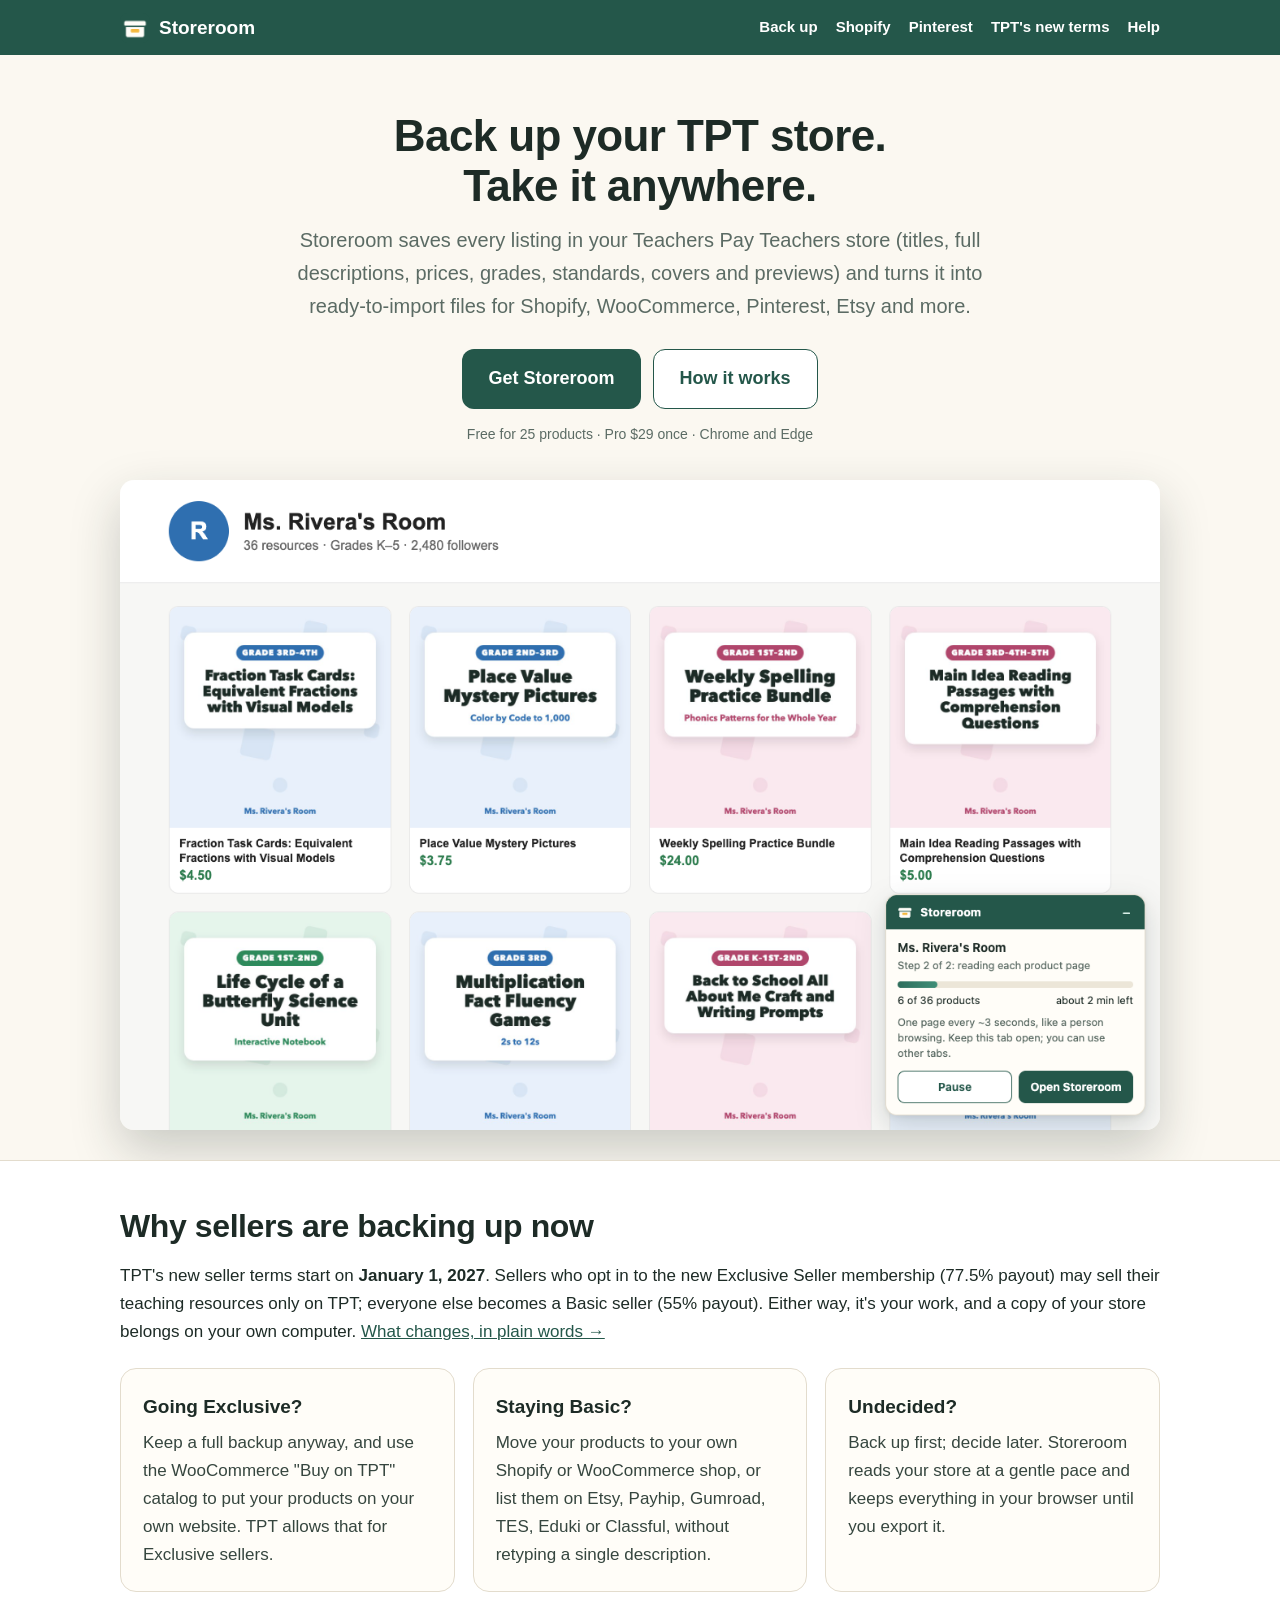
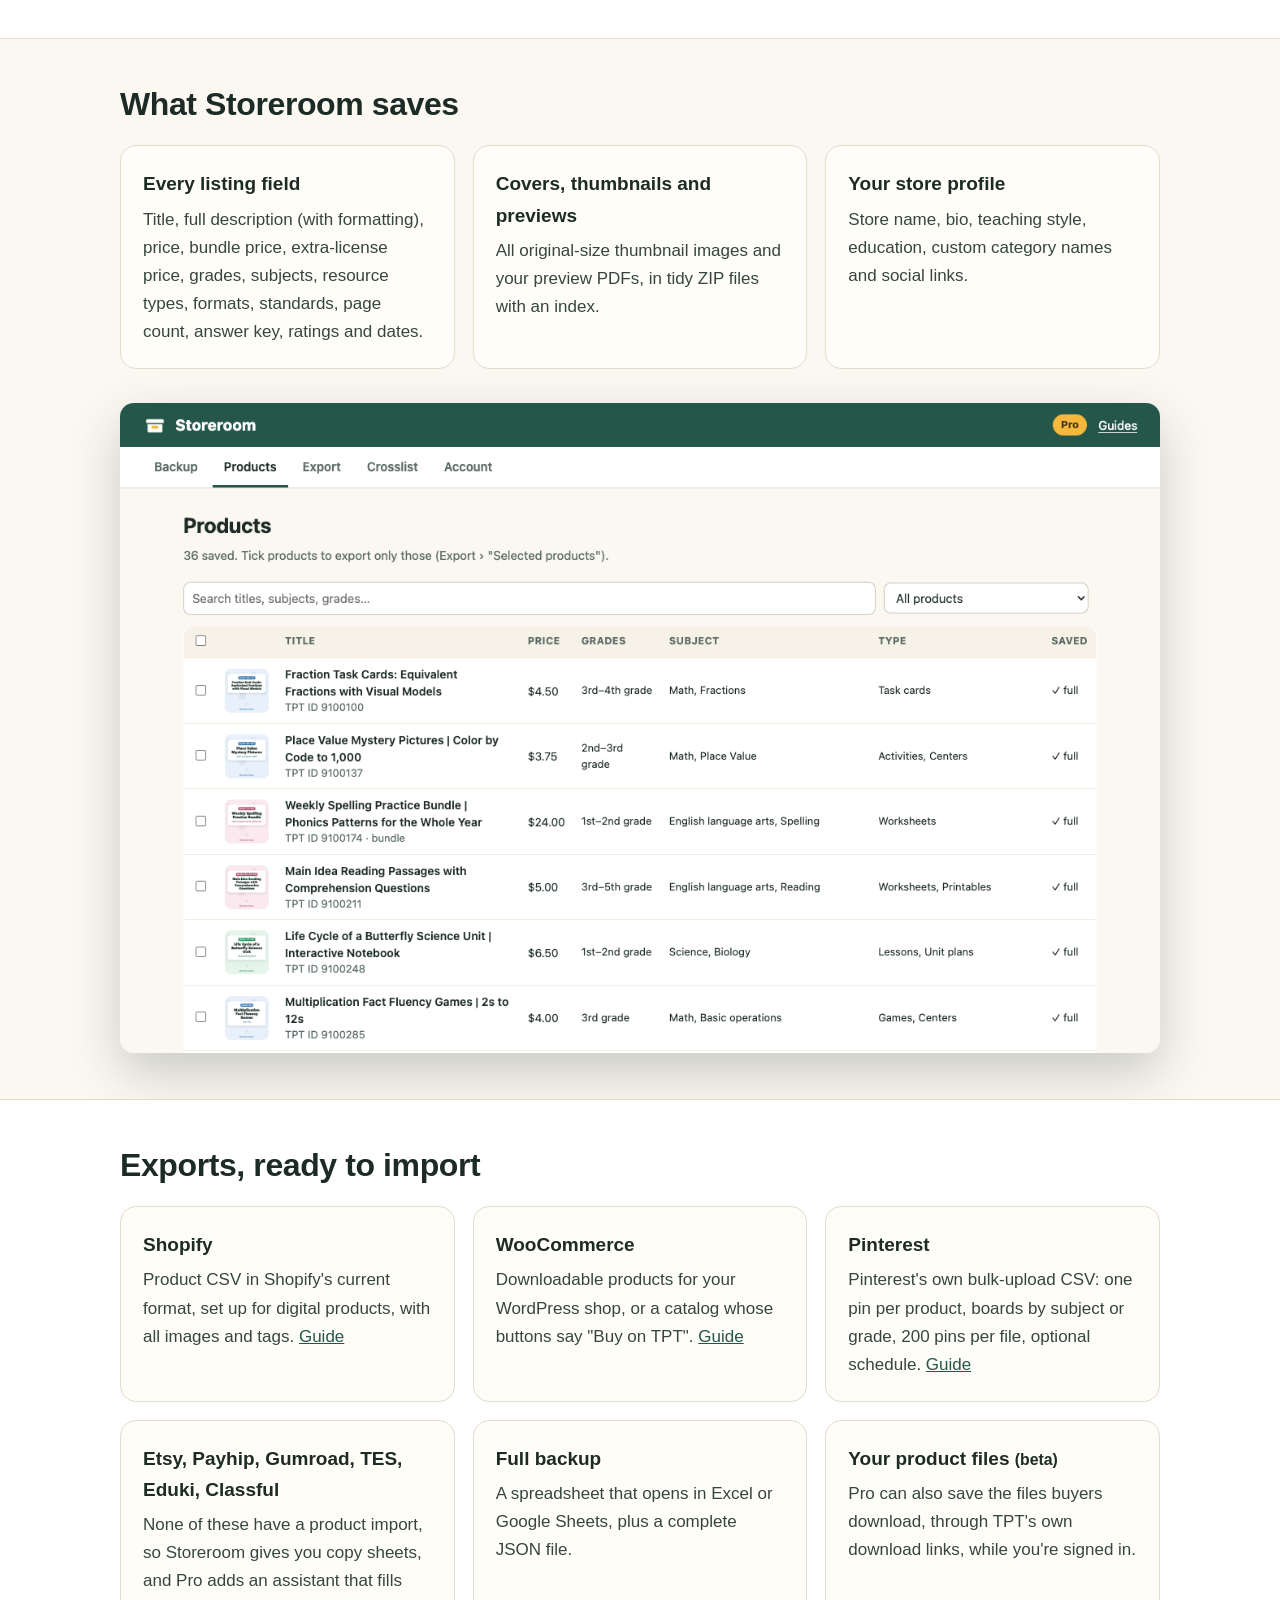
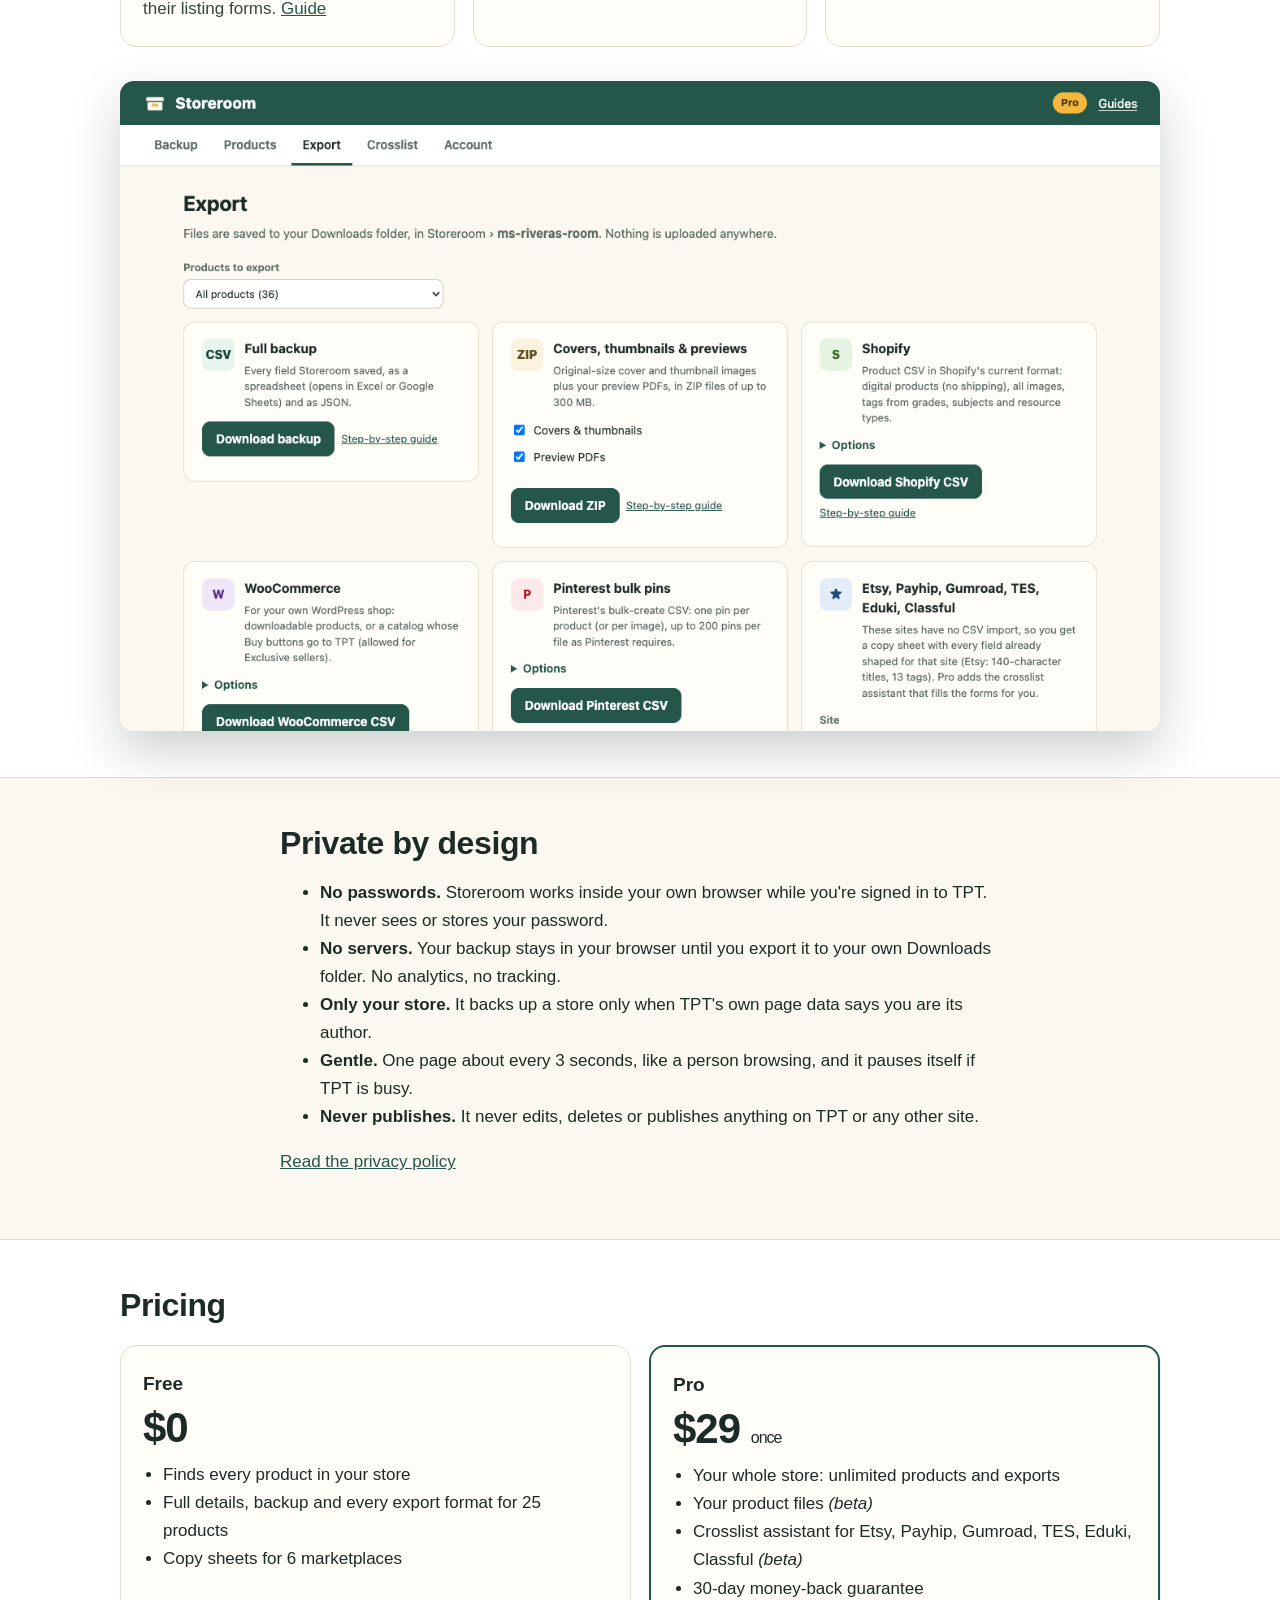
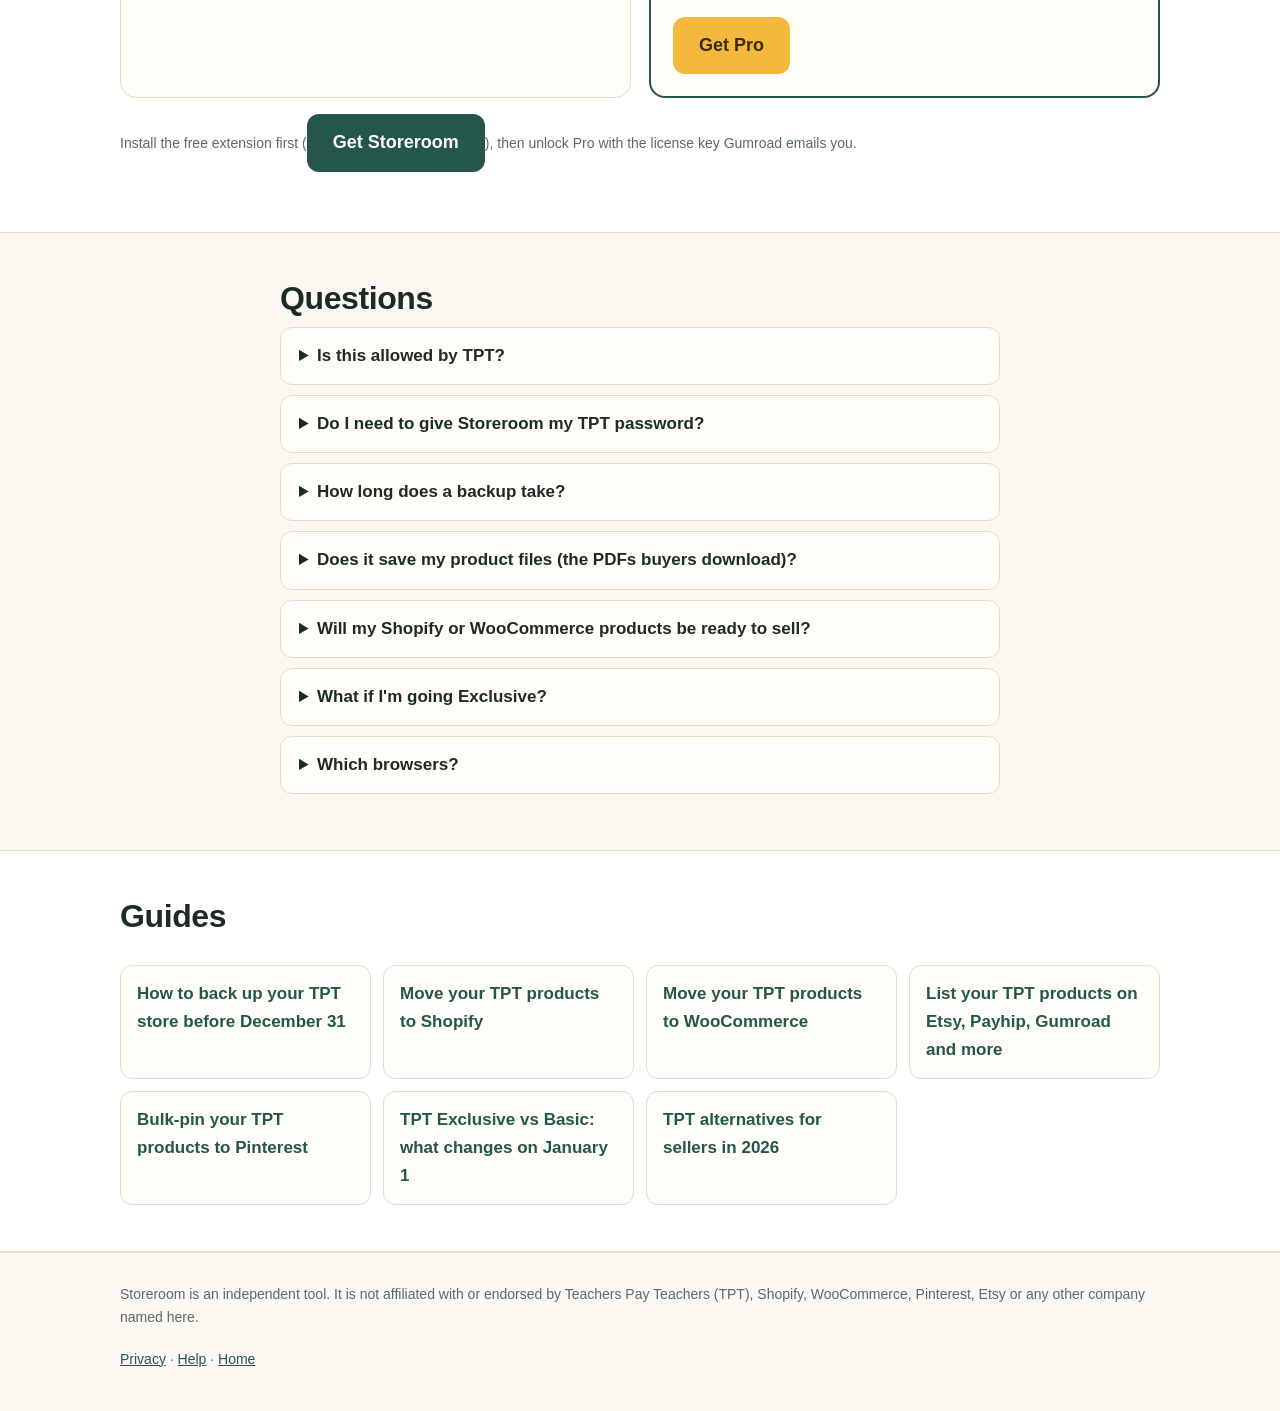
==== index.html @ f3462359 "Update site" ====
<!doctype html>
<html lang="en">
<head>
<meta charset="utf-8">
<meta name="viewport" content="width=device-width, initial-scale=1">
<title>Storeroom: Back Up and Export Your TPT Store (Shopify, Etsy, Pinterest)</title>
<meta name="description" content="Back up every product in your Teachers Pay Teachers store before January 1, then export it to Shopify, WooCommerce, Pinterest, Etsy and more. Runs privately in your browser.">
<link rel="canonical" href="https://nkiro33.github.io/storeroom/">
<meta property="og:title" content="Storeroom: Back Up and Export Your TPT Store (Shopify, Etsy, Pinterest)">
<meta property="og:description" content="Back up every product in your Teachers Pay Teachers store before January 1, then export it to Shopify, WooCommerce, Pinterest, Etsy and more. Runs privately in your browser.">
<meta property="og:image" content="https://nkiro33.github.io/storeroom/img/og.png">
<meta property="og:url" content="https://nkiro33.github.io/storeroom/">
<meta name="twitter:card" content="summary_large_image">
<link rel="icon" href="img/favicon.png">
<link rel="stylesheet" href="style.css">
</head>
<body>
<nav class="top"><div class="wrap">
  <a class="brand" href="index.html"><img src="img/icon128.png" alt="">Storeroom</a>
  <a href="backup-tpt-store.html">Back up</a>
  <a href="move-tpt-to-shopify.html">Shopify</a>
  <a href="bulk-pin-tpt-products.html">Pinterest</a>
  <a href="tpt-exclusive-vs-basic.html">TPT's new terms</a>
  <a href="support.html">Help</a>
</div></nav>
<header class="hero"><div class="wrap">
  <h1>Back up your TPT store.<br>Take it anywhere.</h1>
  <p class="lead">Storeroom saves every listing in your Teachers Pay Teachers store (titles, full descriptions, prices, grades, standards, covers and previews) and turns it into ready-to-import files for Shopify, WooCommerce, Pinterest, Etsy and more.</p>
  <div class="ctas"><a class="cta" href="index.html#get">Get Storeroom</a> <a class="cta alt" href="backup-tpt-store.html">How it works</a></div>
  <p class="small">Free for 25 products · Pro $29 once · Chrome and Edge</p>
  <img class="shot" src="img/backup.png" alt="The Storeroom card backing up a TPT store" width="1280" height="800">
</div></header>

<section class="band"><div class="wrap">
  <h2>Why sellers are backing up now</h2>
  <p>TPT's new seller terms start on <b>January 1, 2027</b>. Sellers who opt in to the new Exclusive Seller membership (77.5% payout) may sell their teaching resources only on TPT; everyone else becomes a Basic seller (55% payout). Either way, it's your work, and a copy of your store belongs on your own computer. <a href="tpt-exclusive-vs-basic.html">What changes, in plain words →</a></p>
  <div class="grid3">
    <div class="card"><h3>Going Exclusive?</h3><p>Keep a full backup anyway, and use the WooCommerce "Buy on TPT" catalog to put your products on your own website. TPT allows that for Exclusive sellers.</p></div>
    <div class="card"><h3>Staying Basic?</h3><p>Move your products to your own Shopify or WooCommerce shop, or list them on Etsy, Payhip, Gumroad, TES, Eduki or Classful, without retyping a single description.</p></div>
    <div class="card"><h3>Undecided?</h3><p>Back up first; decide later. Storeroom reads your store at a gentle pace and keeps everything in your browser until you export it.</p></div>
  </div>
</div></section>

<section><div class="wrap">
  <h2>What Storeroom saves</h2>
  <div class="grid3">
    <div class="card"><h3>Every listing field</h3><p>Title, full description (with formatting), price, bundle price, extra-license price, grades, subjects, resource types, formats, standards, page count, answer key, ratings and dates.</p></div>
    <div class="card"><h3>Covers, thumbnails and previews</h3><p>All original-size thumbnail images and your preview PDFs, in tidy ZIP files with an index.</p></div>
    <div class="card"><h3>Your store profile</h3><p>Store name, bio, teaching style, education, custom category names and social links.</p></div>
  </div>
  <img class="shot" src="img/products.png" alt="Storeroom's product table" loading="lazy" width="1280" height="800">
</div></section>

<section class="band"><div class="wrap">
  <h2>Exports, ready to import</h2>
  <div class="grid3">
    <div class="card"><h3>Shopify</h3><p>Product CSV in Shopify's current format, set up for digital products, with all images and tags. <a href="move-tpt-to-shopify.html">Guide</a></p></div>
    <div class="card"><h3>WooCommerce</h3><p>Downloadable products for your WordPress shop, or a catalog whose buttons say "Buy on TPT". <a href="move-tpt-to-woocommerce.html">Guide</a></p></div>
    <div class="card"><h3>Pinterest</h3><p>Pinterest's own bulk-upload CSV: one pin per product, boards by subject or grade, 200 pins per file, optional schedule. <a href="bulk-pin-tpt-products.html">Guide</a></p></div>
    <div class="card"><h3>Etsy, Payhip, Gumroad, TES, Eduki, Classful</h3><p>None of these have a product import, so Storeroom gives you copy sheets, and Pro adds an assistant that fills their listing forms. <a href="move-tpt-to-etsy-payhip.html">Guide</a></p></div>
    <div class="card"><h3>Full backup</h3><p>A spreadsheet that opens in Excel or Google Sheets, plus a complete JSON file.</p></div>
    <div class="card"><h3>Your product files <small>(beta)</small></h3><p>Pro can also save the files buyers download, through TPT's own download links, while you're signed in.</p></div>
  </div>
  <img class="shot" src="img/export.png" alt="Storeroom export options" loading="lazy" width="1280" height="800">
</div></section>

<section><div class="narrow">
  <h2>Private by design</h2>
  <ul>
    <li><b>No passwords.</b> Storeroom works inside your own browser while you're signed in to TPT. It never sees or stores your password.</li>
    <li><b>No servers.</b> Your backup stays in your browser until you export it to your own Downloads folder. No analytics, no tracking.</li>
    <li><b>Only your store.</b> It backs up a store only when TPT's own page data says you are its author.</li>
    <li><b>Gentle.</b> One page about every 3 seconds, like a person browsing, and it pauses itself if TPT is busy.</li>
    <li><b>Never publishes.</b> It never edits, deletes or publishes anything on TPT or any other site.</li>
  </ul>
  <p><a href="privacy.html">Read the privacy policy</a></p>
</div></section>

<section class="band" id="get"><div class="wrap">
  <h2>Pricing</h2>
  <div class="price">
    <div class="card"><h3>Free</h3><b class="big">$0</b><ul><li>Finds every product in your store</li><li>Full details, backup and every export format for 25 products</li><li>Copy sheets for 6 marketplaces</li></ul></div>
    <div class="card best"><h3>Pro</h3><b class="big">$29 <small style="font-size:16px;font-weight:500">once</small></b><ul><li>Your whole store: unlimited products and exports</li><li>Your product files <i>(beta)</i></li><li>Crosslist assistant for Etsy, Payhip, Gumroad, TES, Eduki, Classful <i>(beta)</i></li><li>30-day money-back guarantee</li></ul><p style="margin-top:14px"><a class="cta gold" href="https://neblaze4.gumroad.com/l/storeroom">Get Pro</a></p></div>
  </div>
  <p class="small" style="margin-top:16px">Install the free extension first (<a class="cta" href="index.html#get">Get Storeroom</a>), then unlock Pro with the license key Gumroad emails you.</p>
</div></section>

<section><div class="narrow faq">
  <h2>Questions</h2>
  <details><summary>Is this allowed by TPT?</summary><p>Storeroom reads the same public store and product pages you can open yourself, only for the store you're signed in to, at a person's pace. TPT's Terms of Service say sellers keep the rights to their own content. Storeroom doesn't copy TPT's own site design or code, and it never publishes anything for you. It is not affiliated with TPT.</p></details>
  <details><summary>Do I need to give Storeroom my TPT password?</summary><p>No. Never. Storeroom works in your browser where you're already signed in. Be careful with any tool that asks for your TPT password.</p></details>
  <details><summary>How long does a backup take?</summary><p>About 3 seconds per page: 1,000 products take a little under an hour. You can keep working in other tabs, pause any time, and it picks up where it stopped.</p></details>
  <details><summary>Does it save my product files (the PDFs buyers download)?</summary><p>Storeroom saves your listings, images and previews. Pro can also try to save your product files through TPT's download links while you're signed in. That part is in beta, because TPT controls those links. Your original files on your own computer are the safest copy.</p></details>
  <details><summary>Will my Shopify or WooCommerce products be ready to sell?</summary><p>Titles, descriptions, prices, images and tags come across, as drafts by default so you can review them. You attach the actual product files in your new shop (the guides show how).</p></details>
  <details><summary>What if I'm going Exclusive?</summary><p>Keep a backup anyway. TPT's Exclusive rules still allow your own website if its Buy buttons send people to TPT, and Storeroom's WooCommerce "Buy on TPT" catalog does exactly that.</p></details>
  <details><summary>Which browsers?</summary><p>Google Chrome and Microsoft Edge on Windows, Mac and Chromebook.</p></details>
</div></section>

<section class="band"><div class="wrap">
  <h2>Guides</h2>
  <div class="next">
    <a href="backup-tpt-store.html">How to back up your TPT store before December 31</a>
    <a href="move-tpt-to-shopify.html">Move your TPT products to Shopify</a>
    <a href="move-tpt-to-woocommerce.html">Move your TPT products to WooCommerce</a>
    <a href="move-tpt-to-etsy-payhip.html">List your TPT products on Etsy, Payhip, Gumroad and more</a>
    <a href="bulk-pin-tpt-products.html">Bulk-pin your TPT products to Pinterest</a>
    <a href="tpt-exclusive-vs-basic.html">TPT Exclusive vs Basic: what changes on January 1</a>
    <a href="tpt-alternatives.html">TPT alternatives for sellers in 2026</a>
  </div>
</div></section>

<footer><div class="wrap">
  <span>Storeroom is an independent tool. It is not affiliated with or endorsed by Teachers Pay Teachers (TPT), Shopify, WooCommerce, Pinterest, Etsy or any other company named here.</span>
  <span><a href="privacy.html">Privacy</a> · <a href="support.html">Help</a> · <a href="index.html">Home</a></span>
</div></footer>
</body>
</html>
---- style.css ----
:root{--green:#24574a;--green-d:#1b4439;--green-l:#e8f4ee;--yellow:#f5b83d;--paper:#fbf8f1;--card:#fffdf8;--ink:#1d2b26;--muted:#5b6b64;--line:#e3dccd}
*{box-sizing:border-box}
html{-webkit-text-size-adjust:100%}
body{margin:0;font:17px/1.65 -apple-system,BlinkMacSystemFont,"Segoe UI",Roboto,Helvetica,Arial,sans-serif;color:var(--ink);background:var(--paper)}
a{color:var(--green)}
img{max-width:100%;height:auto}
.wrap{max-width:1080px;margin:0 auto;padding:0 20px}
.narrow{max-width:760px;margin:0 auto;padding:0 20px}
nav.top{background:var(--green);color:#fff}
nav.top .wrap{display:flex;align-items:center;gap:18px;padding-top:12px;padding-bottom:12px;flex-wrap:wrap}
nav.top a{color:#fff;text-decoration:none;font-weight:600;font-size:15px}
nav.top .brand{display:flex;align-items:center;gap:9px;font-size:19px;font-weight:800;margin-right:auto}
nav.top .brand img{width:30px;height:30px;border-radius:8px}
.hero{padding:56px 0 30px;text-align:center}
.hero h1{font-size:44px;line-height:1.12;margin:0 0 14px;letter-spacing:-.6px}
.hero p.lead{font-size:20px;color:var(--muted);max-width:720px;margin:0 auto 26px}
.cta{display:inline-flex;align-items:center;gap:8px;background:var(--green);color:#fff;text-decoration:none;font-weight:750;padding:14px 26px;border-radius:12px;font-size:18px}
.cta:hover{background:var(--green-d)}
.cta.gold{background:var(--yellow);color:#3d2e07}
.cta.alt{background:#fff;color:var(--green);border:1px solid var(--green)}
.ctas{display:flex;gap:12px;justify-content:center;flex-wrap:wrap}
.small{font-size:14px;color:var(--muted)}
.shot{margin:34px auto 0;border-radius:14px;box-shadow:0 20px 50px rgba(29,43,38,.22);display:block}
section{padding:46px 0}
section h2{font-size:32px;line-height:1.2;margin:0 0 10px;letter-spacing:-.4px}
.grid3{display:grid;grid-template-columns:repeat(auto-fit,minmax(260px,1fr));gap:18px;margin-top:22px}
.card{background:var(--card);border:1px solid var(--line);border-radius:16px;padding:22px}
.card h3{margin:0 0 6px;font-size:19px}
.card p{margin:0;color:#36463f}
.band{background:#fff;border-top:1px solid var(--line);border-bottom:1px solid var(--line)}
.steps{counter-reset:s;list-style:none;padding:0;margin:20px 0}
.steps li{counter-increment:s;position:relative;padding:2px 0 16px 52px}
.steps li::before{content:counter(s);position:absolute;left:0;top:0;width:36px;height:36px;border-radius:50%;background:var(--green);color:#fff;display:grid;place-items:center;font-weight:800}
.price{display:grid;grid-template-columns:repeat(auto-fit,minmax(280px,1fr));gap:18px;margin-top:20px}
.price .card.best{border:2px solid var(--green)}
.price b.big{font-size:42px;letter-spacing:-1px;display:block;line-height:1.1;margin:6px 0}
.price ul{padding-left:20px;margin:10px 0 0}
.faq details{background:var(--card);border:1px solid var(--line);border-radius:12px;padding:14px 18px;margin-bottom:10px}
.faq summary{cursor:pointer;font-weight:700}
.faq details p{margin:10px 0 0}
article{padding:40px 0 60px}
article h1{font-size:38px;line-height:1.15;margin:0 0 10px;letter-spacing:-.5px}
article h2{font-size:26px;margin:36px 0 8px}
article h3{font-size:20px;margin:26px 0 6px}
article .meta{color:var(--muted);font-size:15px;margin-bottom:24px}
.note{background:#fbf3df;border:1px solid #f1dfb2;border-radius:12px;padding:14px 18px;margin:20px 0}
.ok{background:var(--green-l);border:1px solid #c4e2d3;border-radius:12px;padding:14px 18px;margin:20px 0}
table.t{border-collapse:collapse;width:100%;background:#fff;border:1px solid var(--line);border-radius:12px;overflow:hidden;font-size:15px;margin:16px 0}
table.t th,table.t td{padding:10px 12px;border-bottom:1px solid #efe9dd;text-align:left;vertical-align:top}
table.t th{background:#f6f2e8}
code,kbd{background:#efe9dd;border-radius:5px;padding:1px 6px;font-size:.92em;overflow-wrap:anywhere}
.next{display:grid;grid-template-columns:repeat(auto-fit,minmax(220px,1fr));gap:12px;margin-top:30px}
.next a{display:block;background:var(--card);border:1px solid var(--line);border-radius:12px;padding:14px 16px;text-decoration:none;font-weight:650}
footer{border-top:1px solid var(--line);padding:30px 0 40px;color:var(--muted);font-size:14px}
footer .wrap{display:flex;gap:18px;flex-wrap:wrap;justify-content:space-between}
@media (max-width:640px){.hero h1{font-size:34px}article h1{font-size:30px}section h2{font-size:26px}body{font-size:16px}}
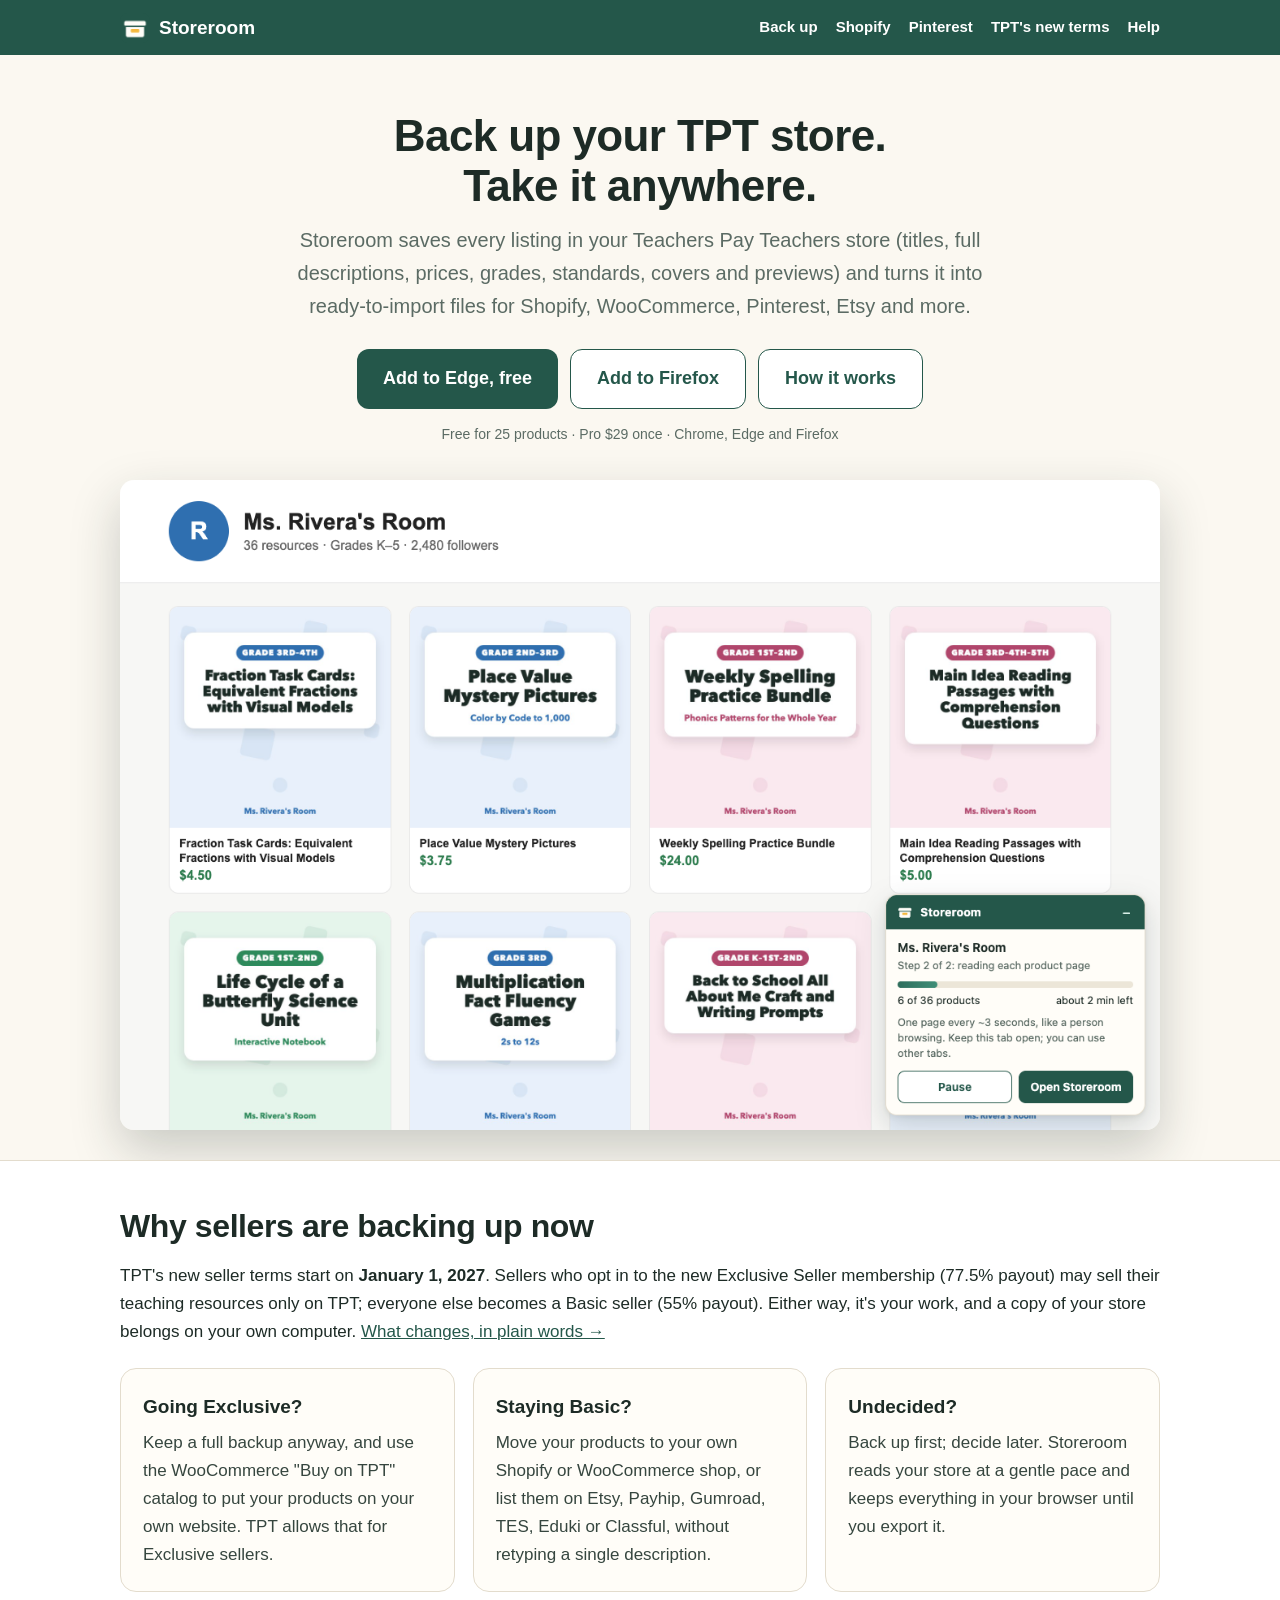
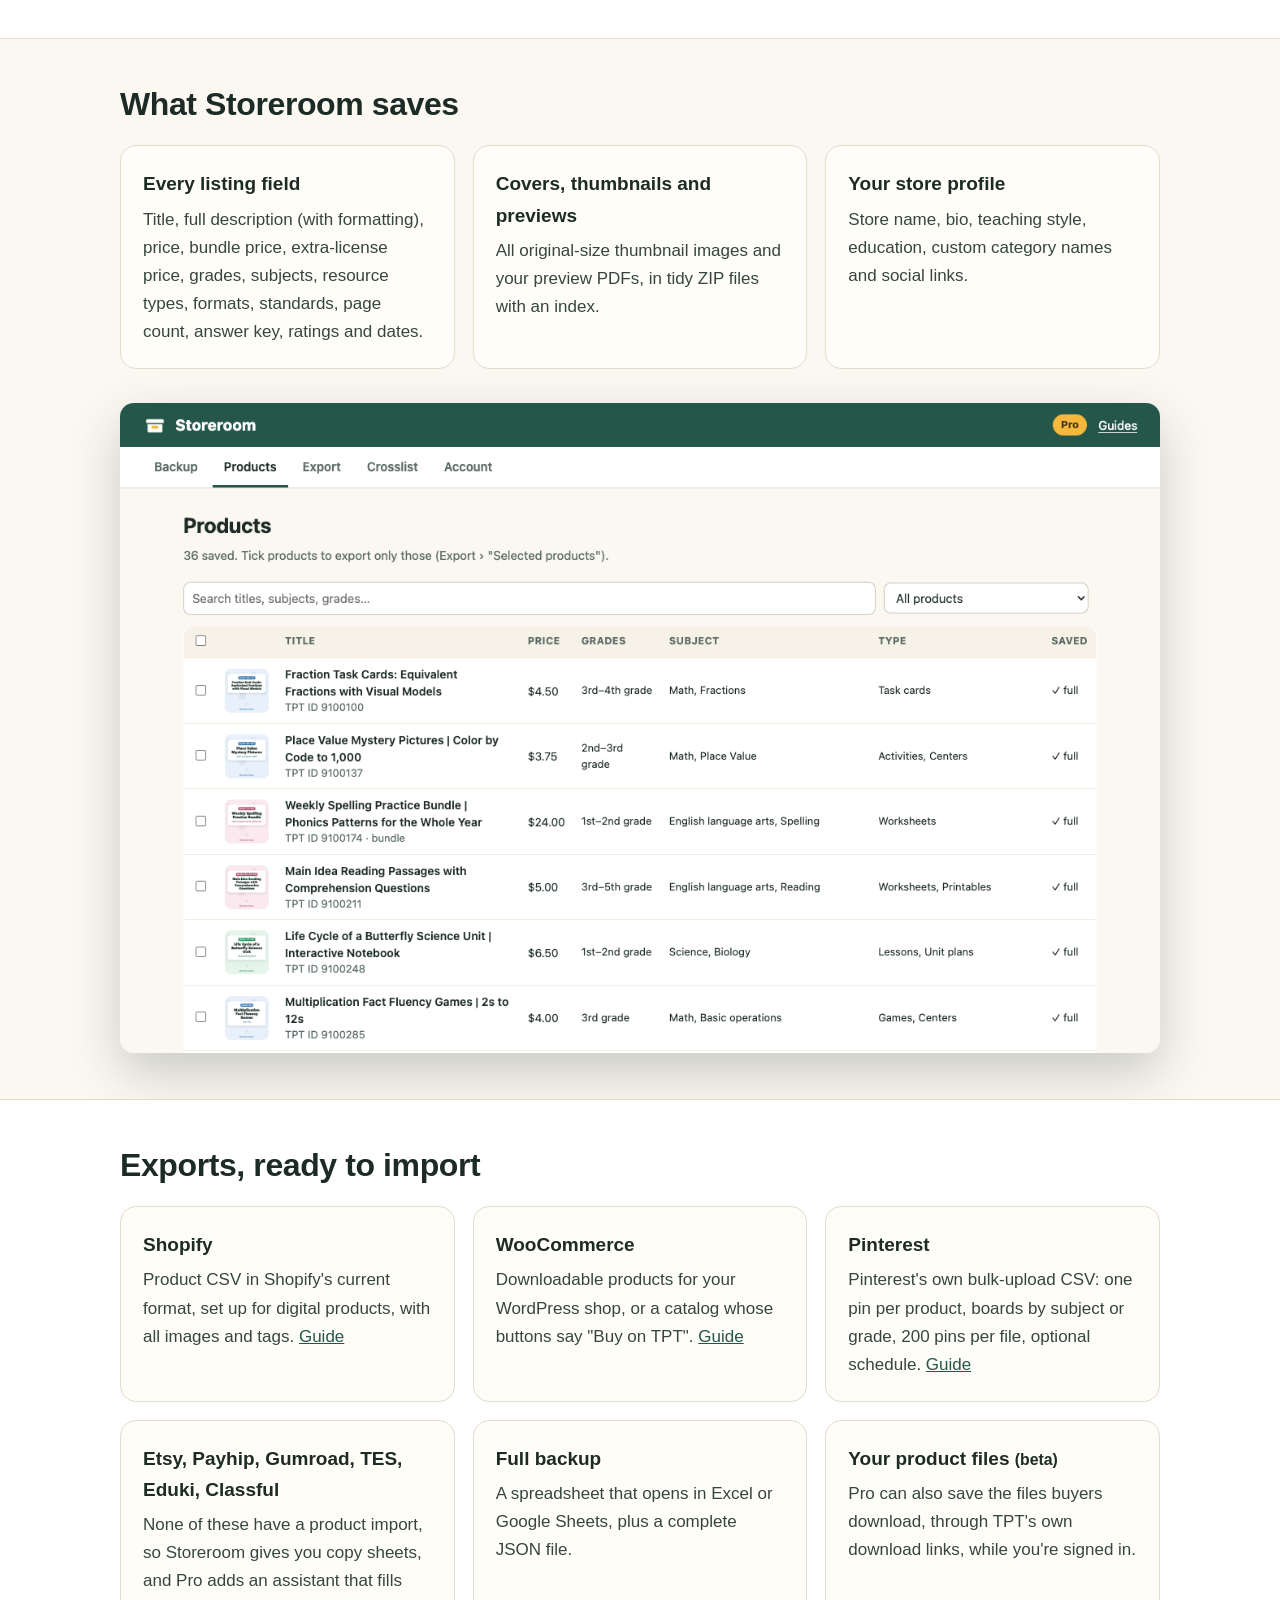
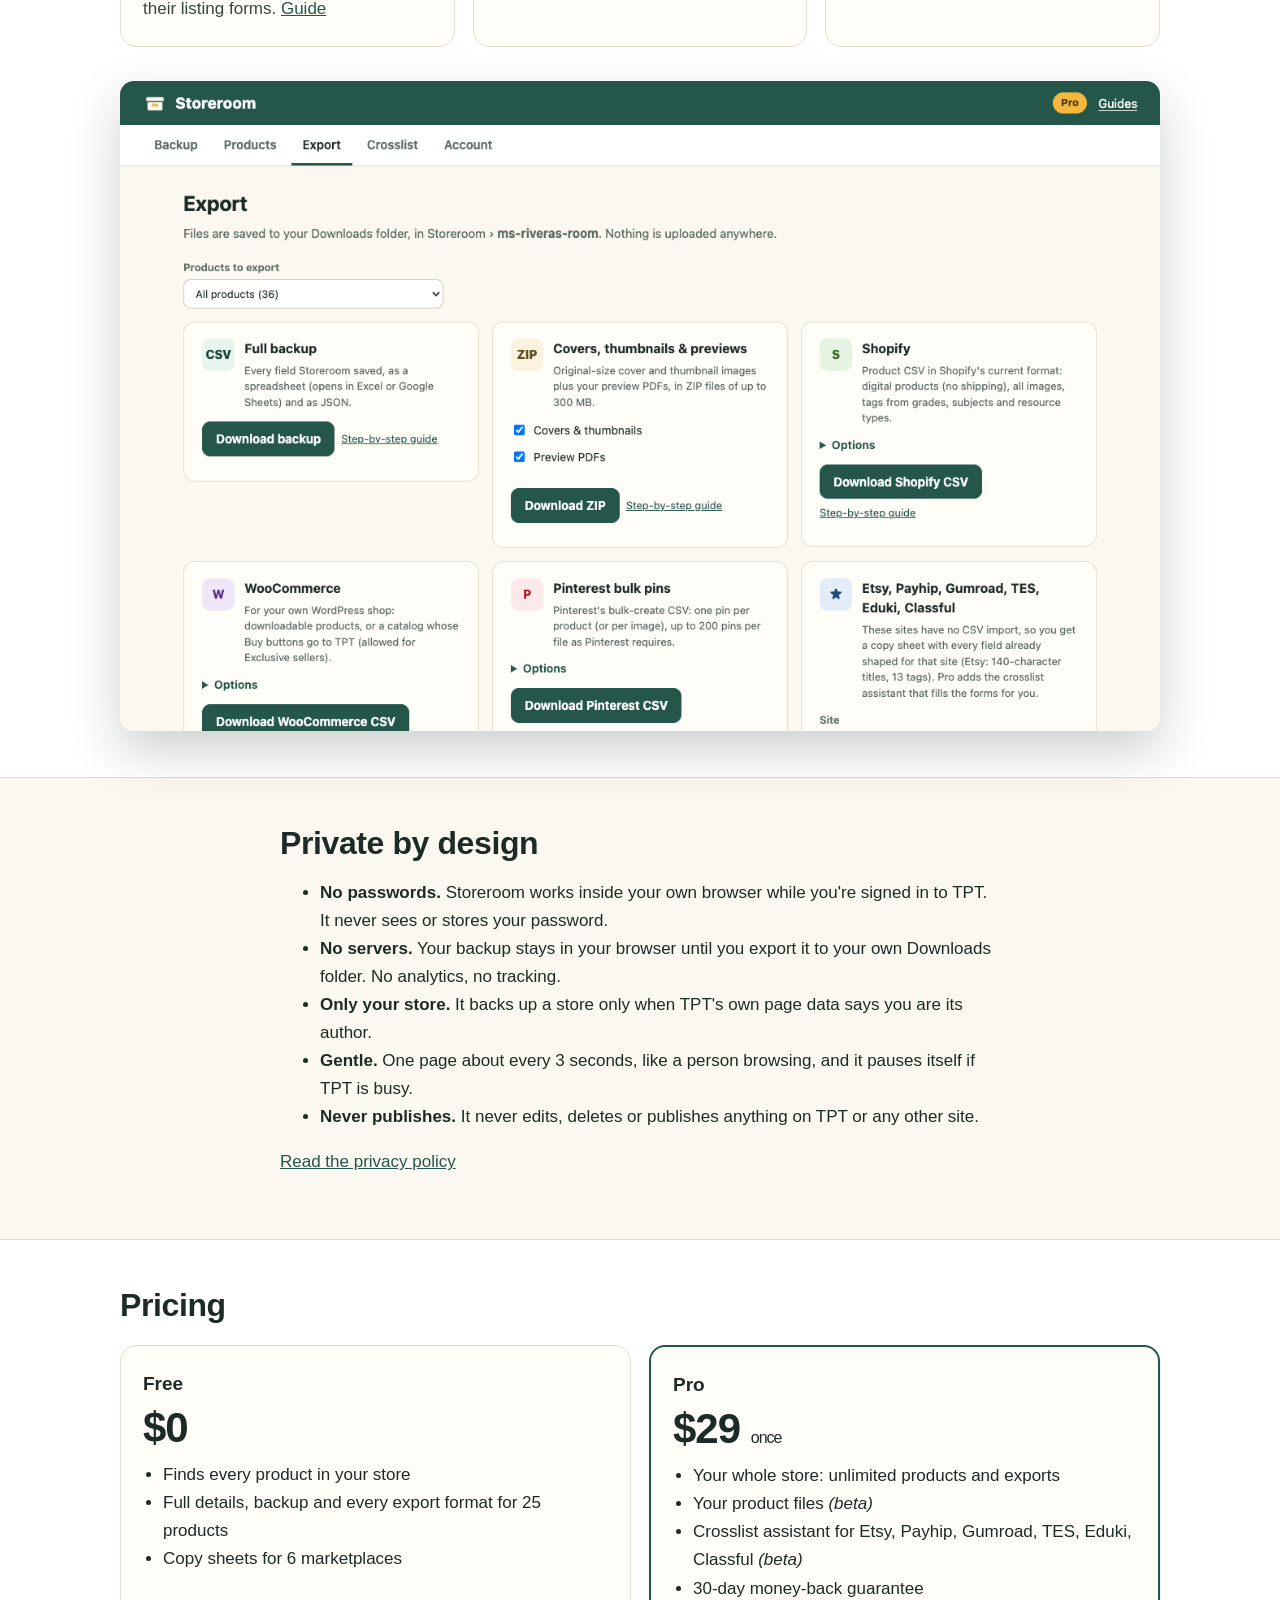
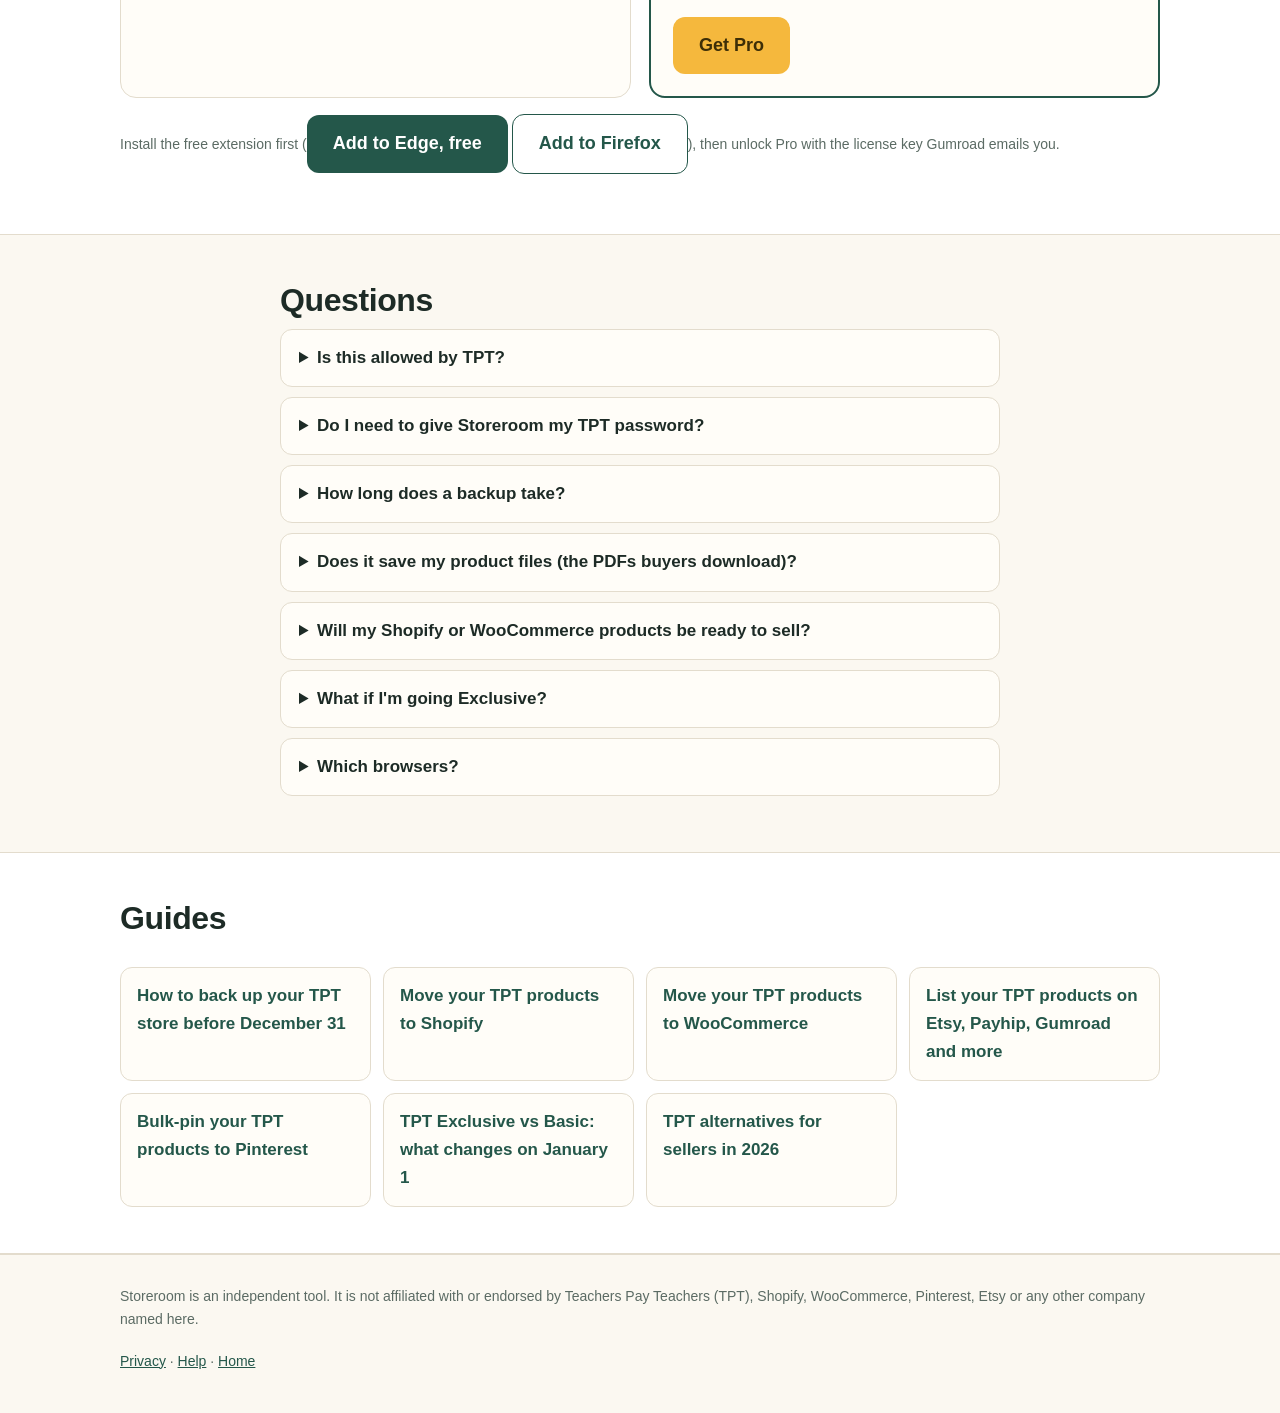
==== commit a347a667: "Update site" ====
--- a/index.html
+++ b/index.html
@@ -26,8 +26,8 @@
 <header class="hero"><div class="wrap">
   <h1>Back up your TPT store.<br>Take it anywhere.</h1>
   <p class="lead">Storeroom saves every listing in your Teachers Pay Teachers store (titles, full descriptions, prices, grades, standards, covers and previews) and turns it into ready-to-import files for Shopify, WooCommerce, Pinterest, Etsy and more.</p>
-  <div class="ctas"><a class="cta" href="index.html#get">Get Storeroom</a> <a class="cta alt" href="backup-tpt-store.html">How it works</a></div>
-  <p class="small">Free for 25 products · Pro $29 once · Chrome and Edge</p>
+  <div class="ctas"><a class="cta" href="https://microsoftedge.microsoft.com/addons/detail/lgbofabfmceceknhdinjmoidhicbokeg">Add to Edge, free</a> <a class="cta alt" href="https://addons.mozilla.org/firefox/addon/storeroom-tpt-backup/">Add to Firefox</a> <a class="cta alt" href="backup-tpt-store.html">How it works</a></div>
+  <p class="small">Free for 25 products · Pro $29 once · Chrome, Edge and Firefox</p>
   <img class="shot" src="img/backup.png" alt="The Storeroom card backing up a TPT store" width="1280" height="800">
 </div></header>
 
@@ -82,7 +82,7 @@
     <div class="card"><h3>Free</h3><b class="big">$0</b><ul><li>Finds every product in your store</li><li>Full details, backup and every export format for 25 products</li><li>Copy sheets for 6 marketplaces</li></ul></div>
     <div class="card best"><h3>Pro</h3><b class="big">$29 <small style="font-size:16px;font-weight:500">once</small></b><ul><li>Your whole store: unlimited products and exports</li><li>Your product files <i>(beta)</i></li><li>Crosslist assistant for Etsy, Payhip, Gumroad, TES, Eduki, Classful <i>(beta)</i></li><li>30-day money-back guarantee</li></ul><p style="margin-top:14px"><a class="cta gold" href="https://neblaze4.gumroad.com/l/storeroom">Get Pro</a></p></div>
   </div>
-  <p class="small" style="margin-top:16px">Install the free extension first (<a class="cta" href="index.html#get">Get Storeroom</a>), then unlock Pro with the license key Gumroad emails you.</p>
+  <p class="small" style="margin-top:16px">Install the free extension first (<a class="cta" href="https://microsoftedge.microsoft.com/addons/detail/lgbofabfmceceknhdinjmoidhicbokeg">Add to Edge, free</a> <a class="cta alt" href="https://addons.mozilla.org/firefox/addon/storeroom-tpt-backup/">Add to Firefox</a>), then unlock Pro with the license key Gumroad emails you.</p>
 </div></section>
 
 <section><div class="narrow faq">
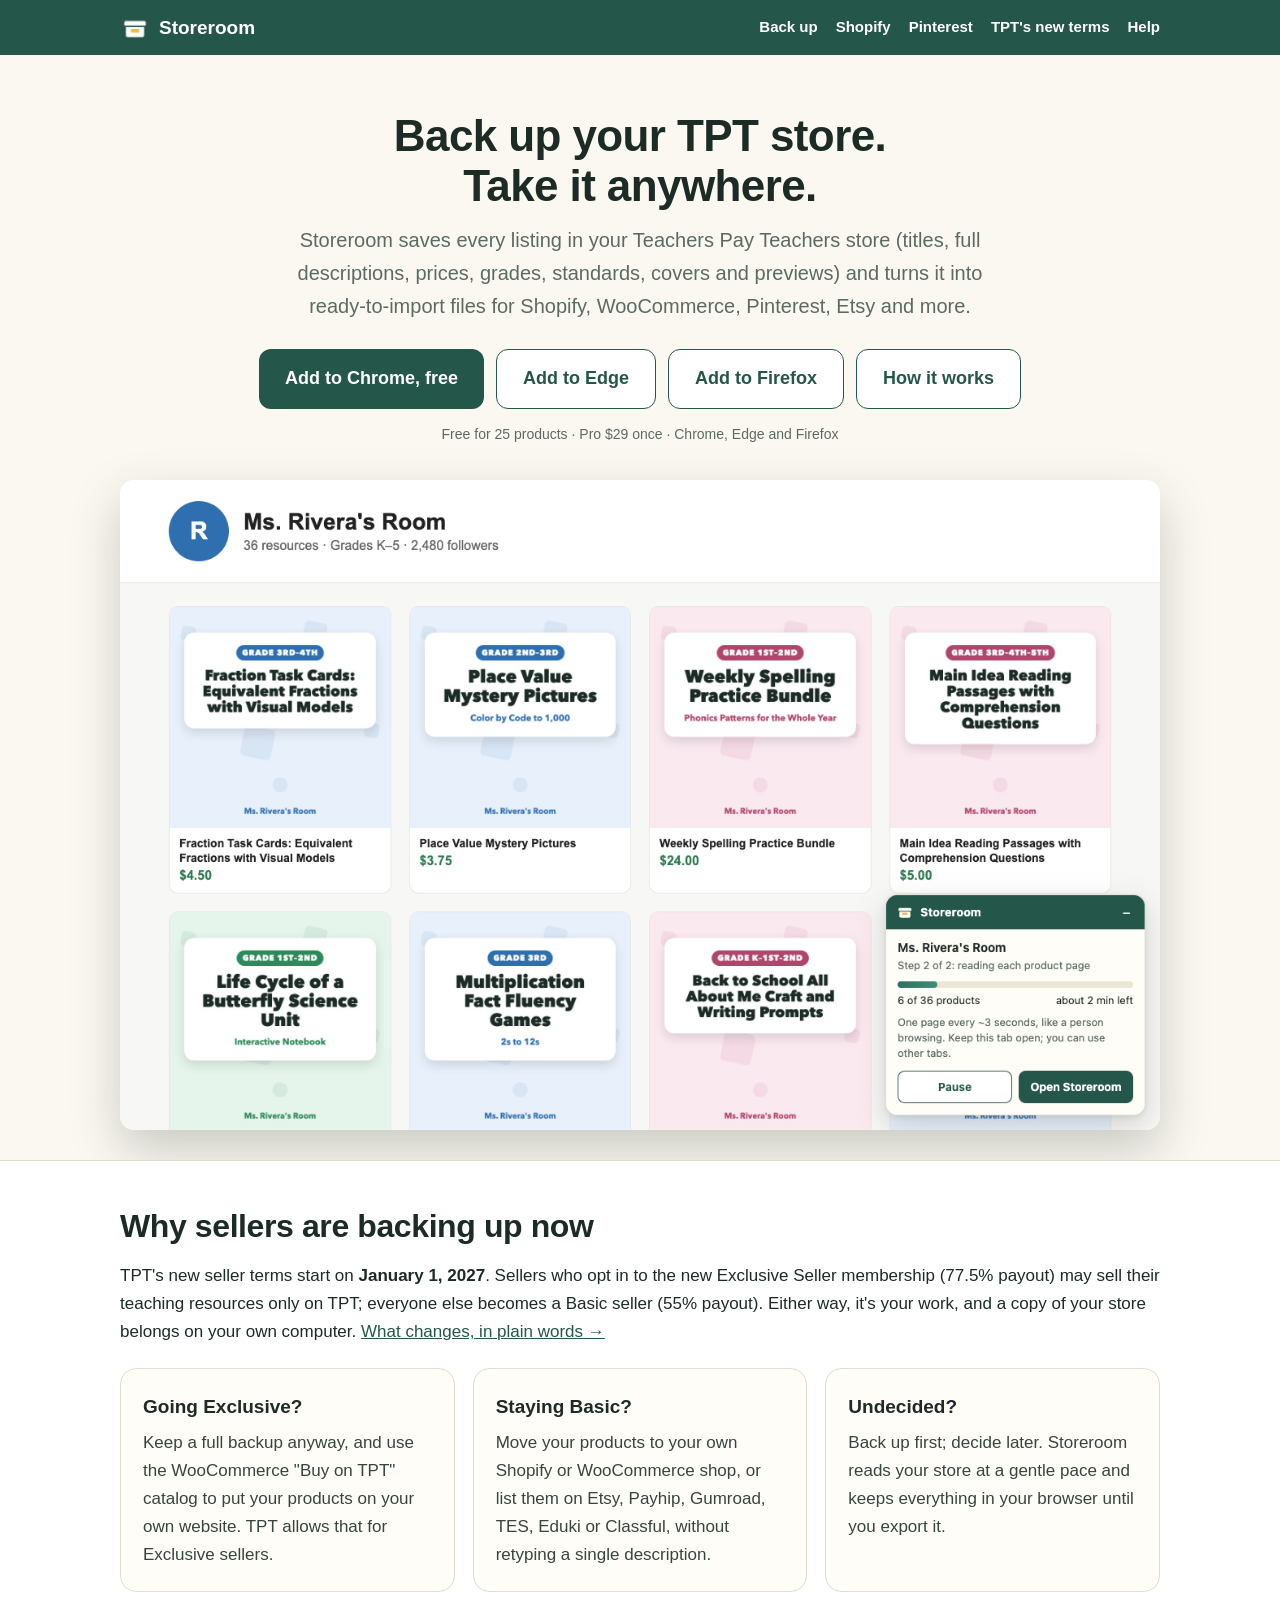
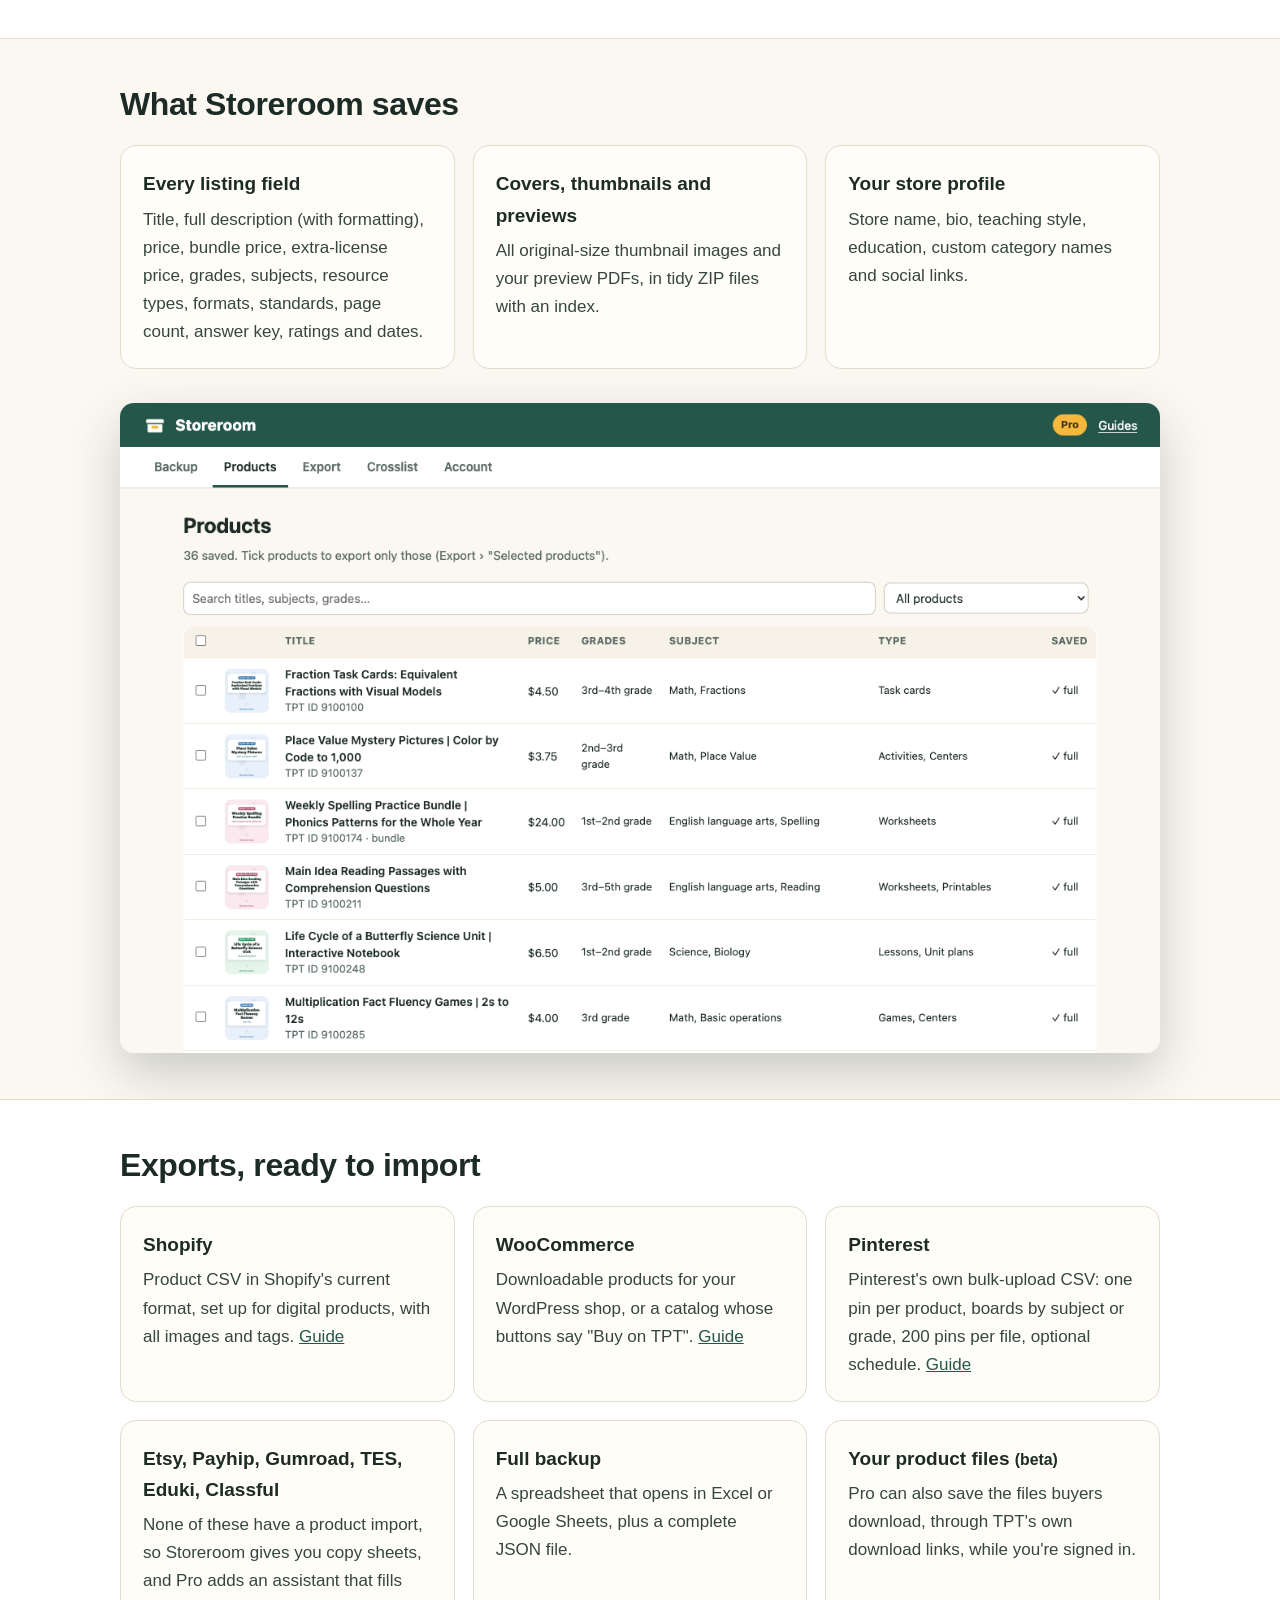
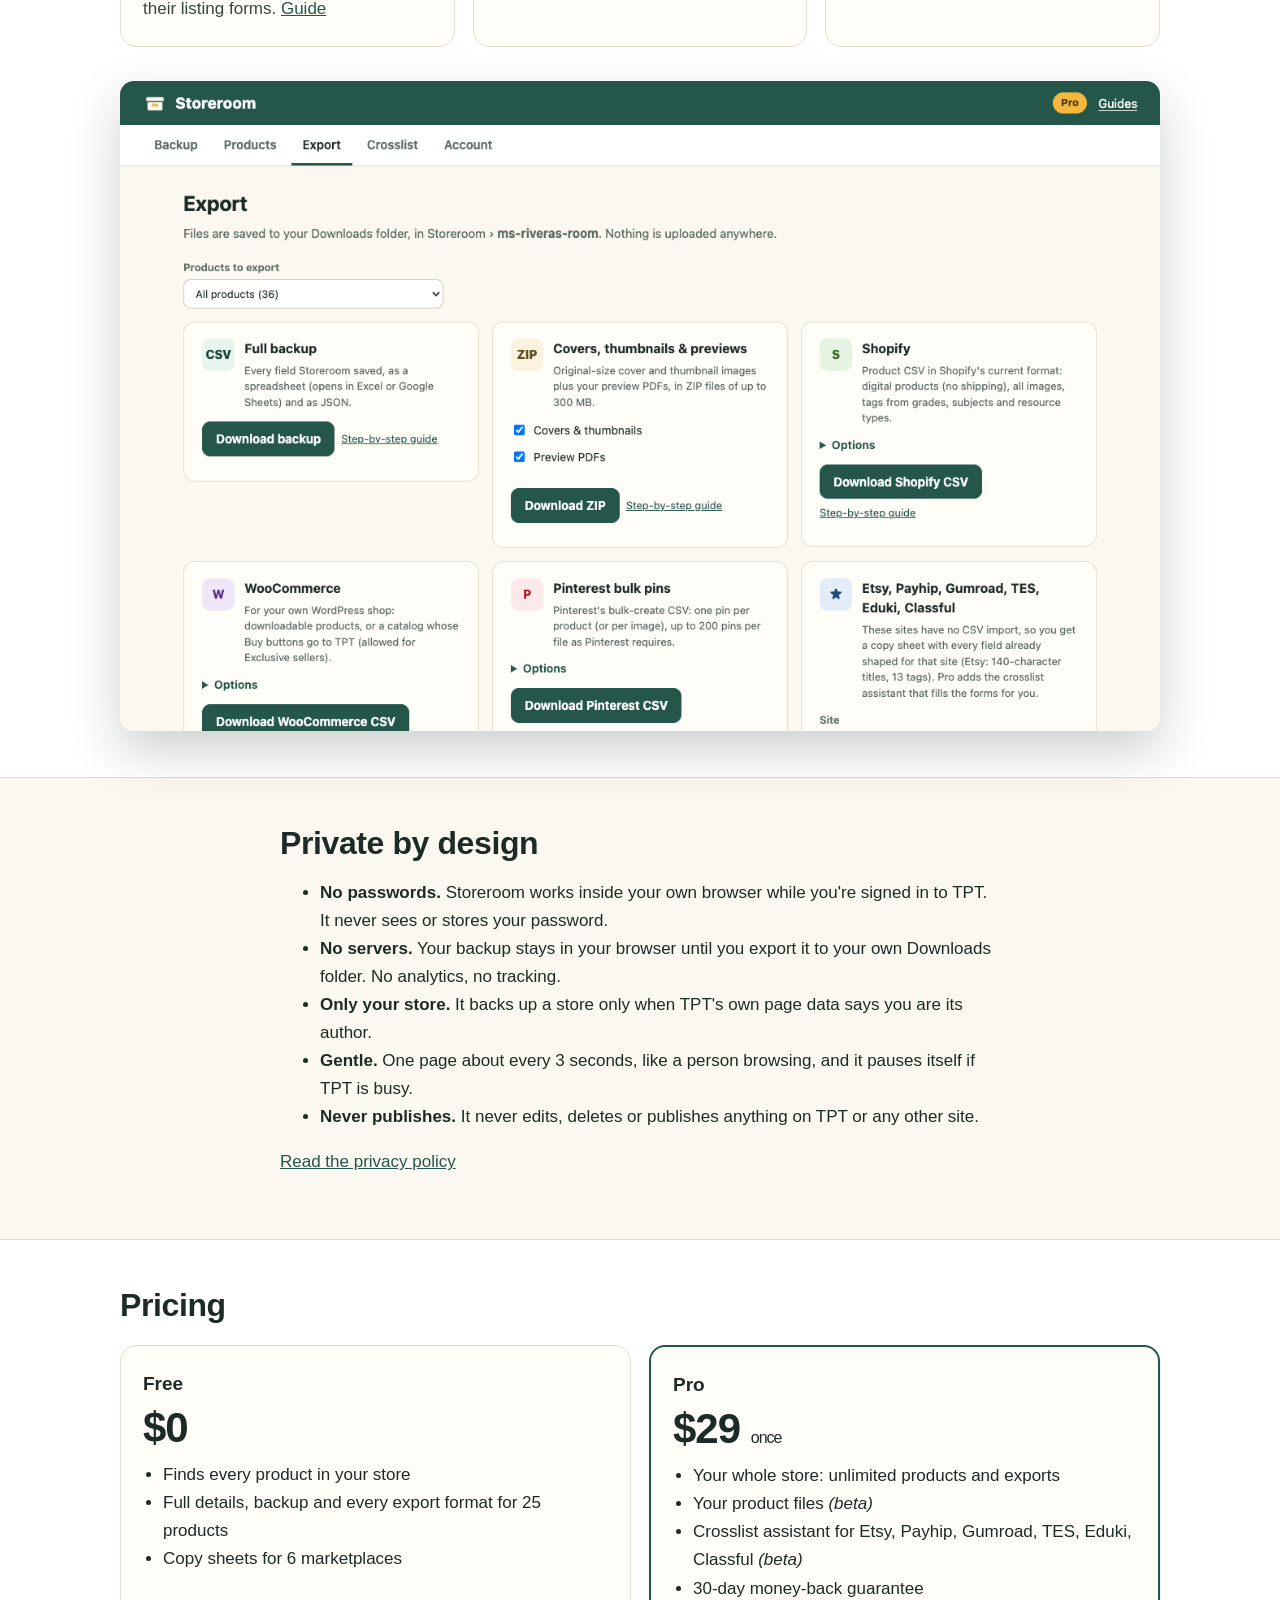
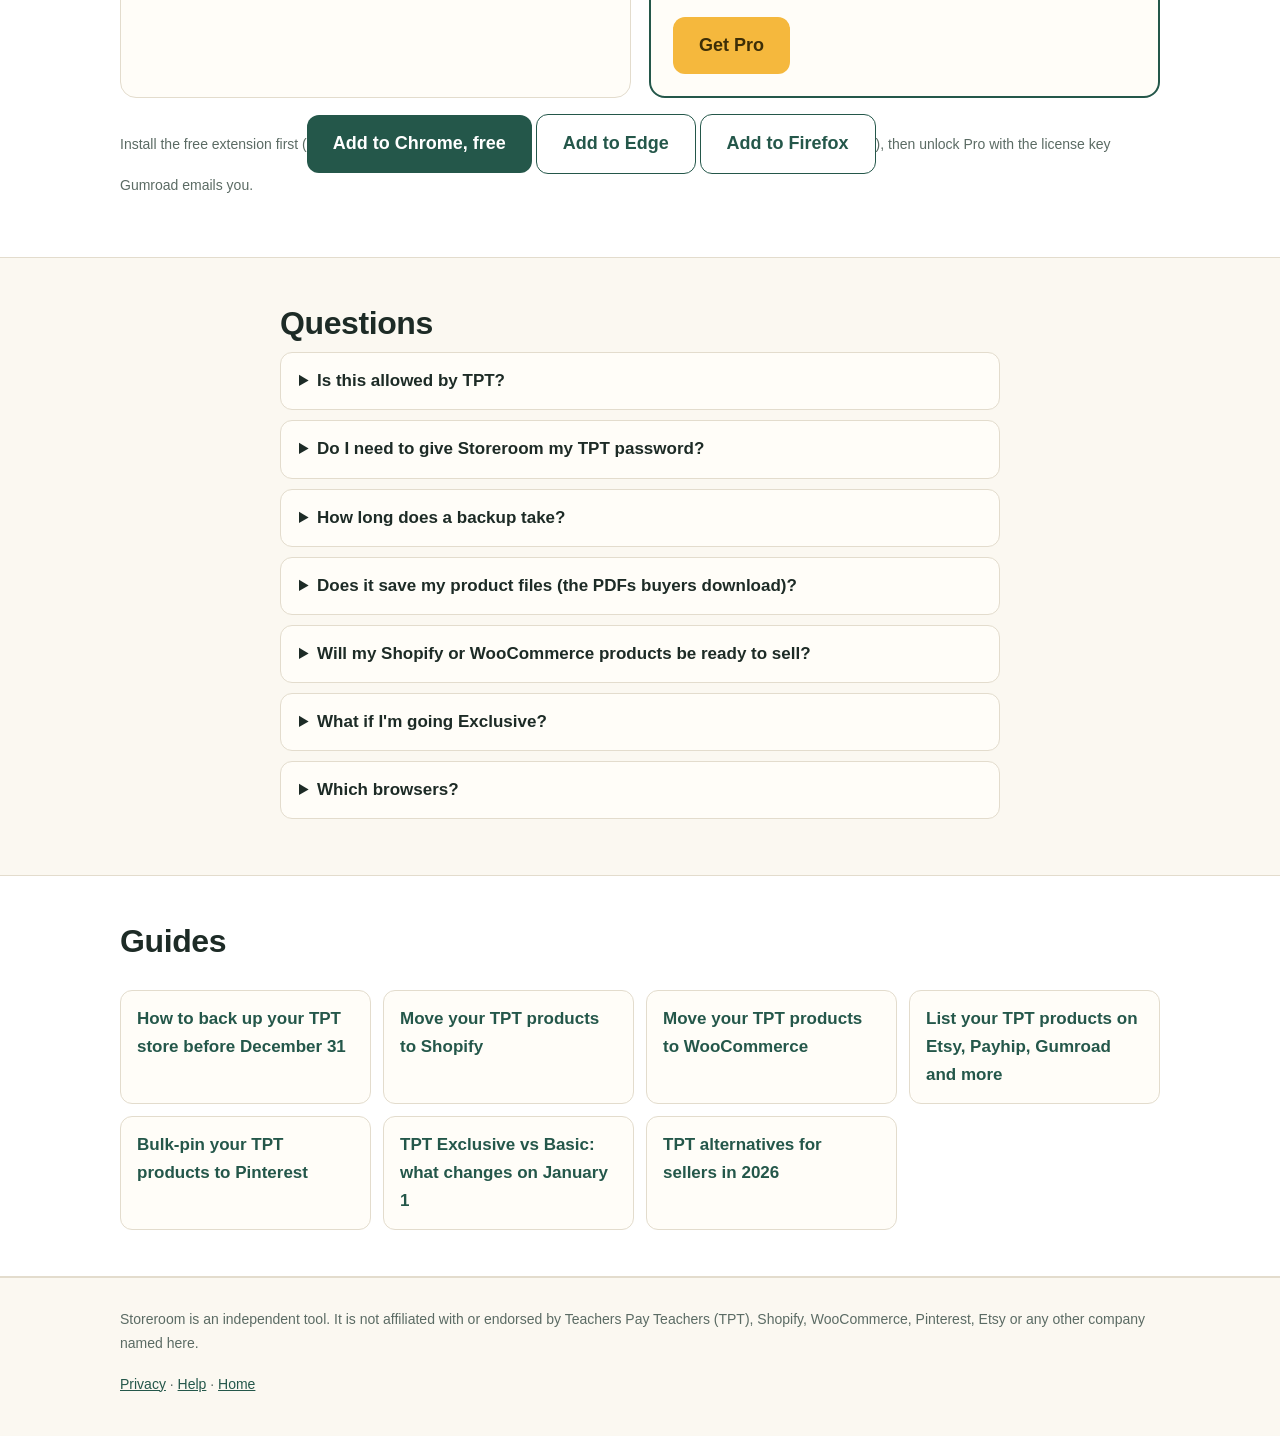
==== commit 563297af: "Update site" ====
--- a/index.html
+++ b/index.html
@@ -26,7 +26,7 @@
 <header class="hero"><div class="wrap">
   <h1>Back up your TPT store.<br>Take it anywhere.</h1>
   <p class="lead">Storeroom saves every listing in your Teachers Pay Teachers store (titles, full descriptions, prices, grades, standards, covers and previews) and turns it into ready-to-import files for Shopify, WooCommerce, Pinterest, Etsy and more.</p>
-  <div class="ctas"><a class="cta" href="https://microsoftedge.microsoft.com/addons/detail/lgbofabfmceceknhdinjmoidhicbokeg">Add to Edge, free</a> <a class="cta alt" href="https://addons.mozilla.org/firefox/addon/storeroom-tpt-backup/">Add to Firefox</a> <a class="cta alt" href="backup-tpt-store.html">How it works</a></div>
+  <div class="ctas"><a class="cta" href="https://chromewebstore.google.com/detail/nmfblnbdbphkchoggcbmedejegikmcem">Add to Chrome, free</a> <a class="cta alt" href="https://microsoftedge.microsoft.com/addons/detail/lgbofabfmceceknhdinjmoidhicbokeg">Add to Edge</a> <a class="cta alt" href="https://addons.mozilla.org/firefox/addon/storeroom-tpt-backup/">Add to Firefox</a> <a class="cta alt" href="backup-tpt-store.html">How it works</a></div>
   <p class="small">Free for 25 products · Pro $29 once · Chrome, Edge and Firefox</p>
   <img class="shot" src="img/backup.png" alt="The Storeroom card backing up a TPT store" width="1280" height="800">
 </div></header>
@@ -82,7 +82,7 @@
     <div class="card"><h3>Free</h3><b class="big">$0</b><ul><li>Finds every product in your store</li><li>Full details, backup and every export format for 25 products</li><li>Copy sheets for 6 marketplaces</li></ul></div>
     <div class="card best"><h3>Pro</h3><b class="big">$29 <small style="font-size:16px;font-weight:500">once</small></b><ul><li>Your whole store: unlimited products and exports</li><li>Your product files <i>(beta)</i></li><li>Crosslist assistant for Etsy, Payhip, Gumroad, TES, Eduki, Classful <i>(beta)</i></li><li>30-day money-back guarantee</li></ul><p style="margin-top:14px"><a class="cta gold" href="https://neblaze4.gumroad.com/l/storeroom">Get Pro</a></p></div>
   </div>
-  <p class="small" style="margin-top:16px">Install the free extension first (<a class="cta" href="https://microsoftedge.microsoft.com/addons/detail/lgbofabfmceceknhdinjmoidhicbokeg">Add to Edge, free</a> <a class="cta alt" href="https://addons.mozilla.org/firefox/addon/storeroom-tpt-backup/">Add to Firefox</a>), then unlock Pro with the license key Gumroad emails you.</p>
+  <p class="small" style="margin-top:16px">Install the free extension first (<a class="cta" href="https://chromewebstore.google.com/detail/nmfblnbdbphkchoggcbmedejegikmcem">Add to Chrome, free</a> <a class="cta alt" href="https://microsoftedge.microsoft.com/addons/detail/lgbofabfmceceknhdinjmoidhicbokeg">Add to Edge</a> <a class="cta alt" href="https://addons.mozilla.org/firefox/addon/storeroom-tpt-backup/">Add to Firefox</a>), then unlock Pro with the license key Gumroad emails you.</p>
 </div></section>
 
 <section><div class="narrow faq">
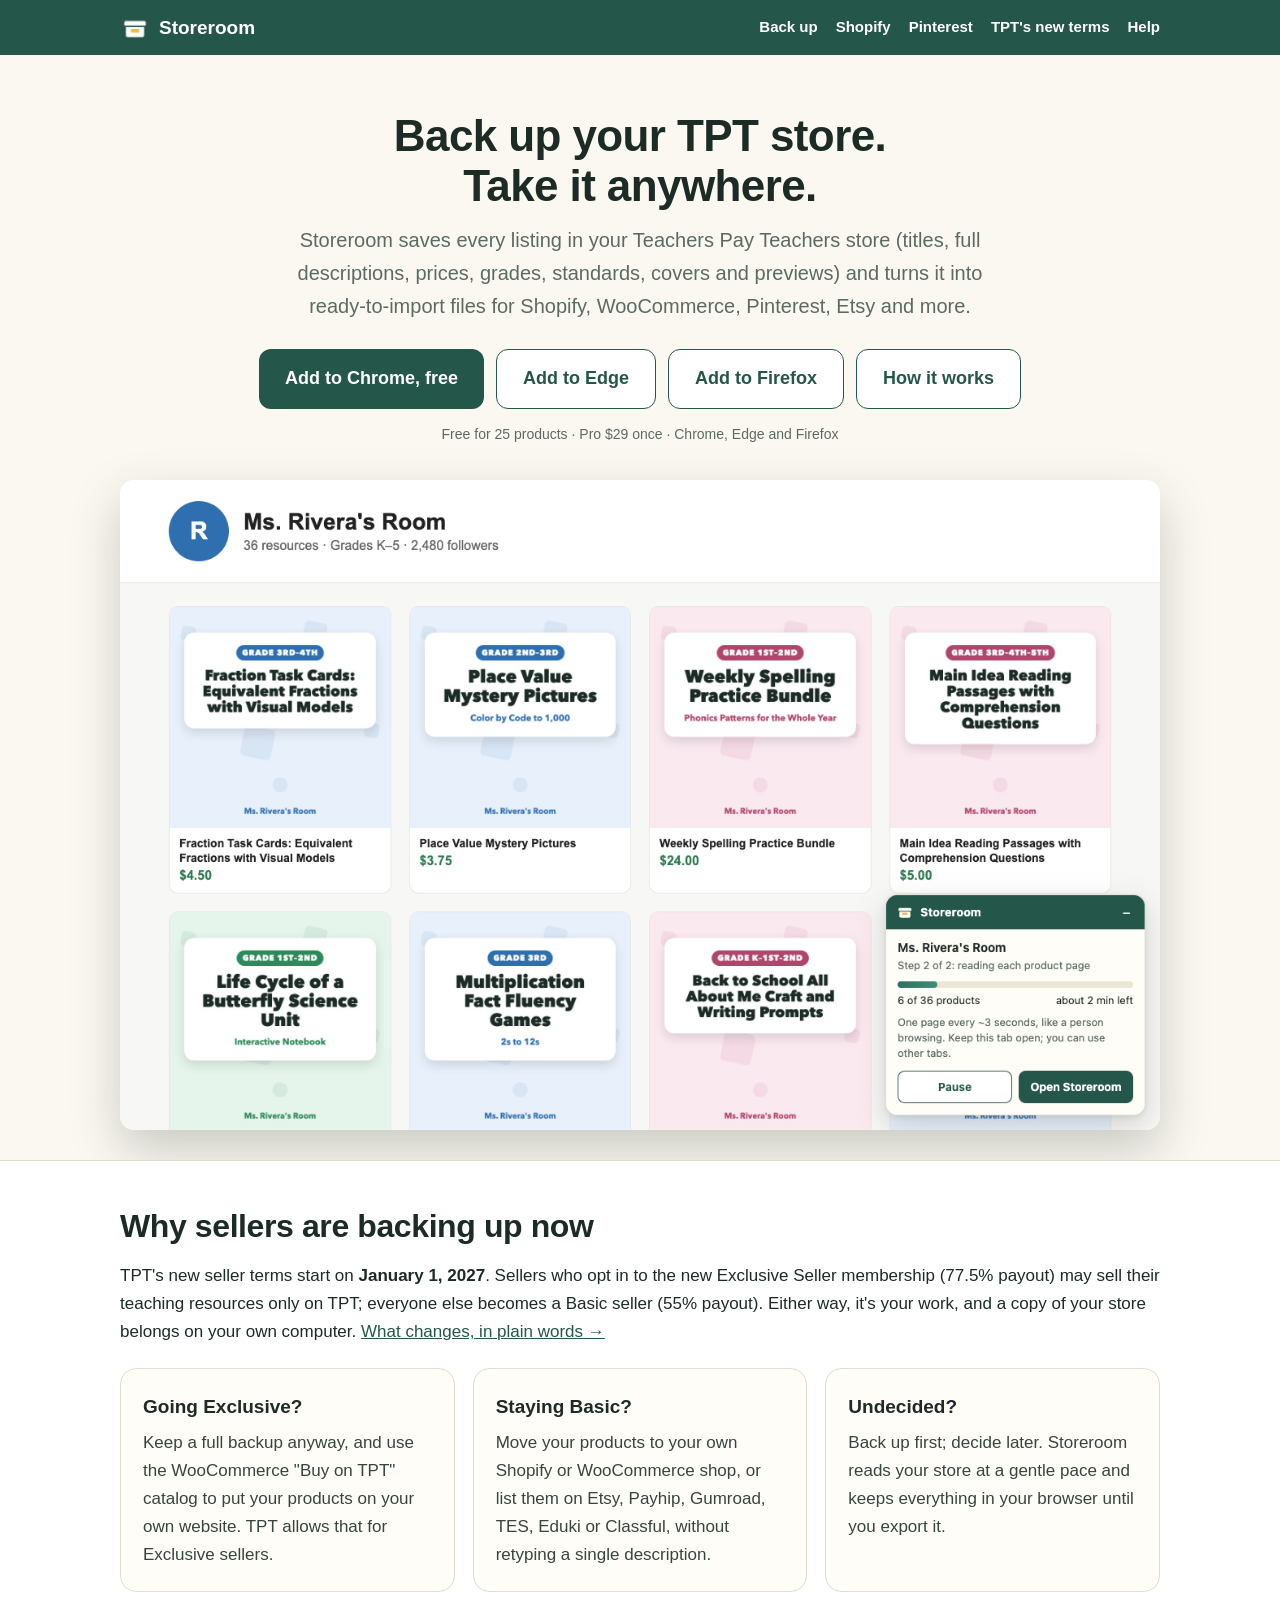
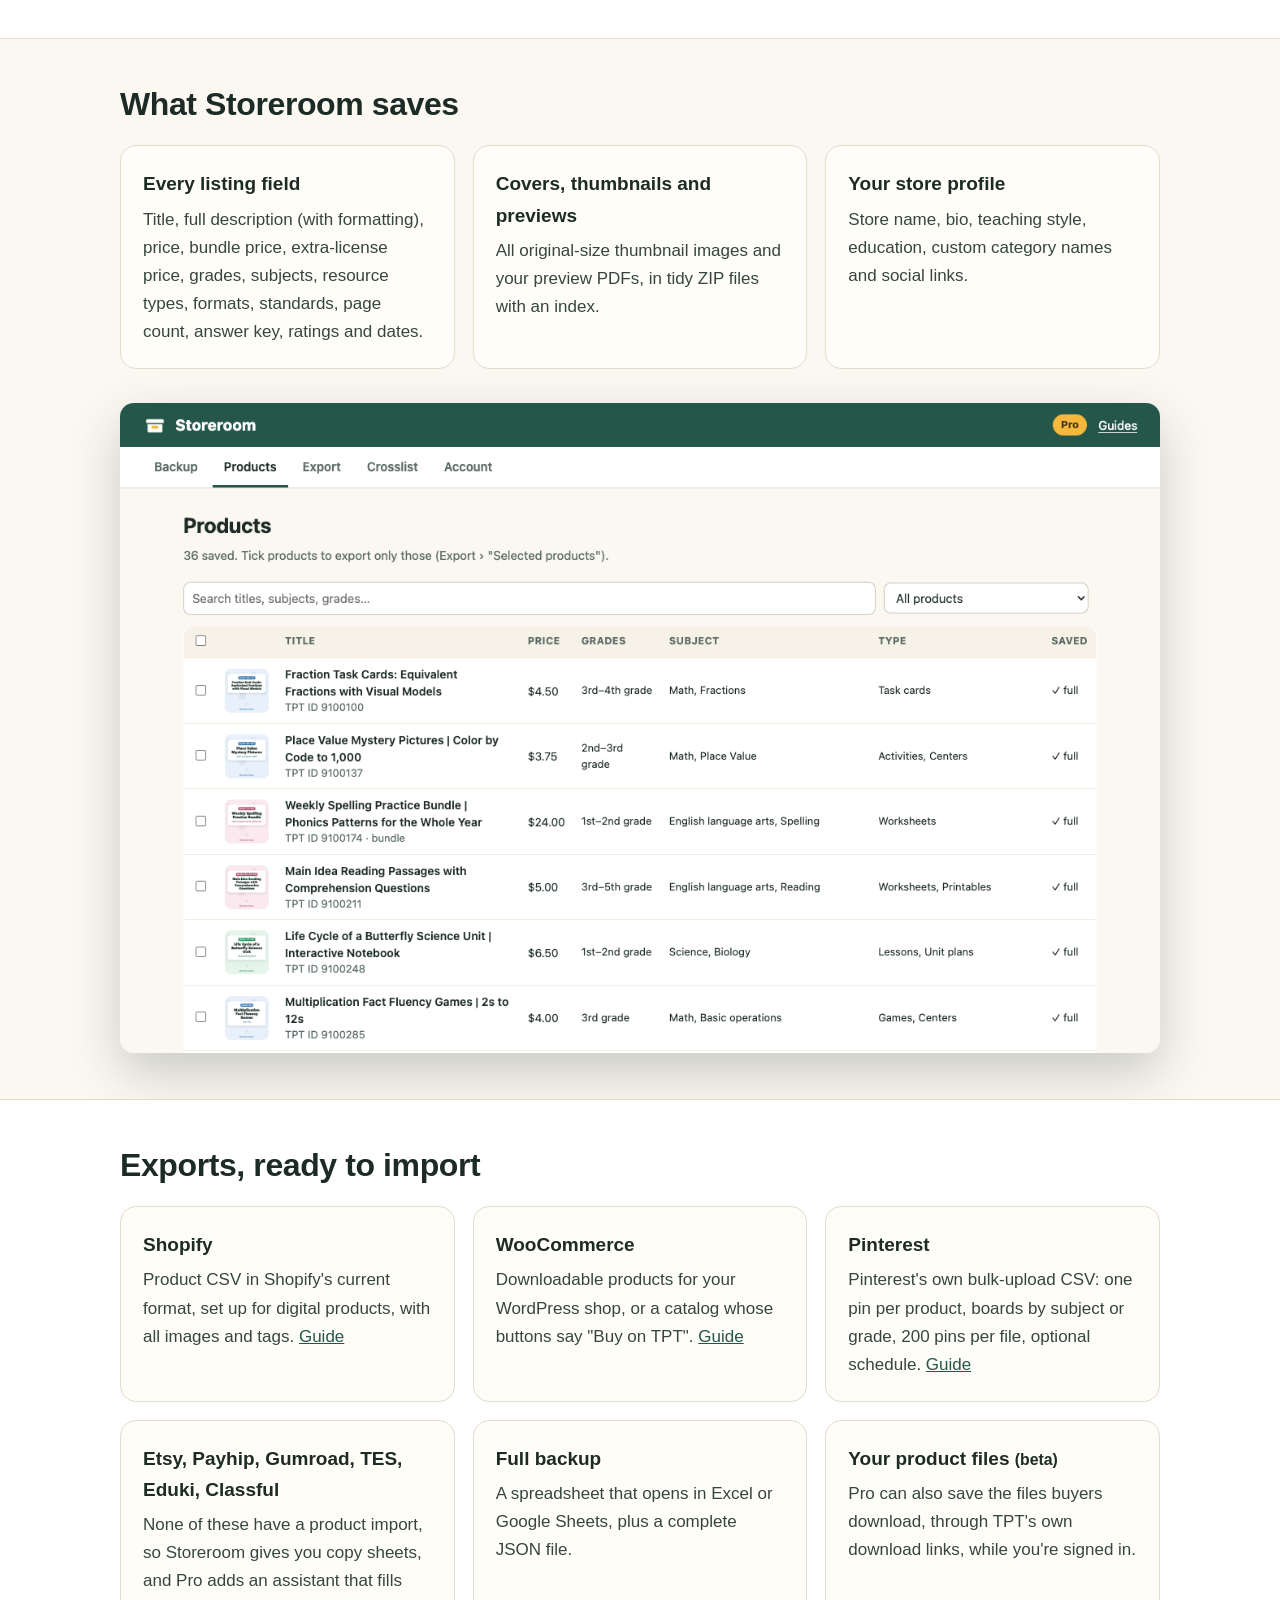
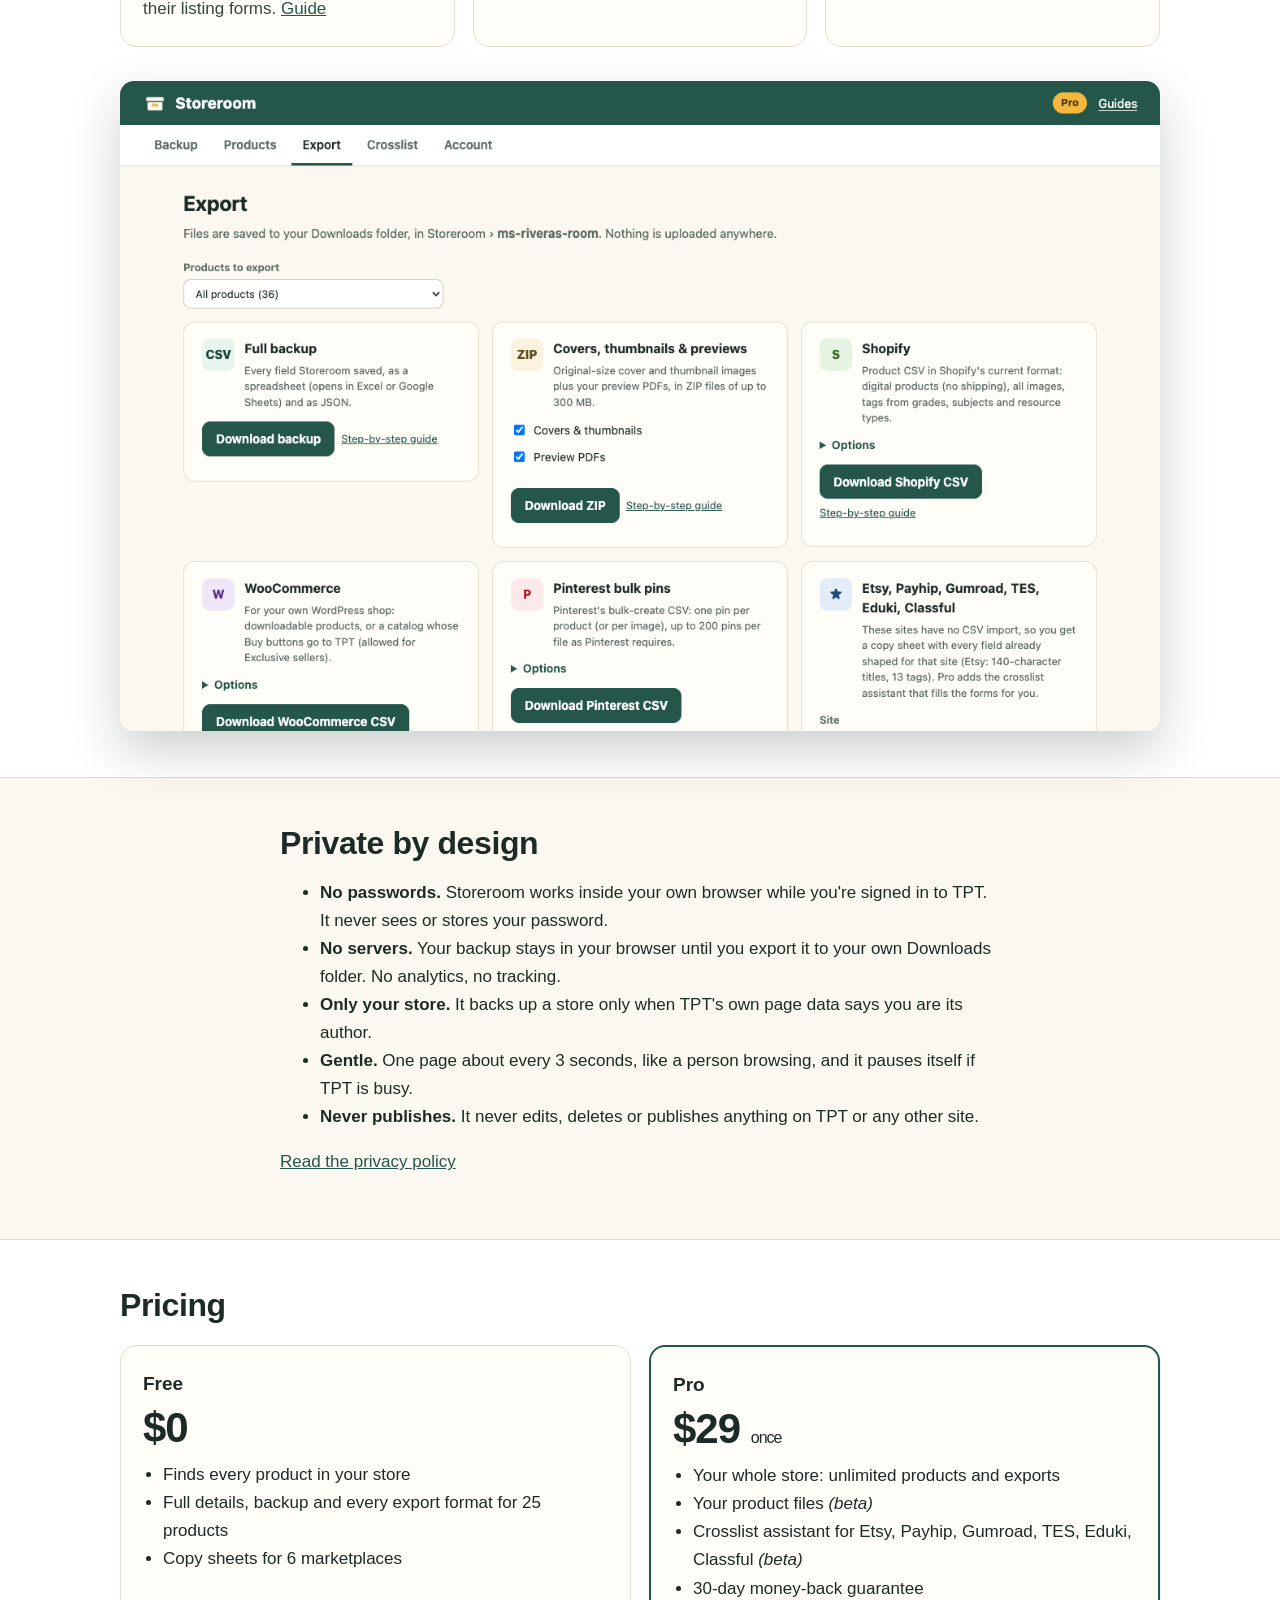
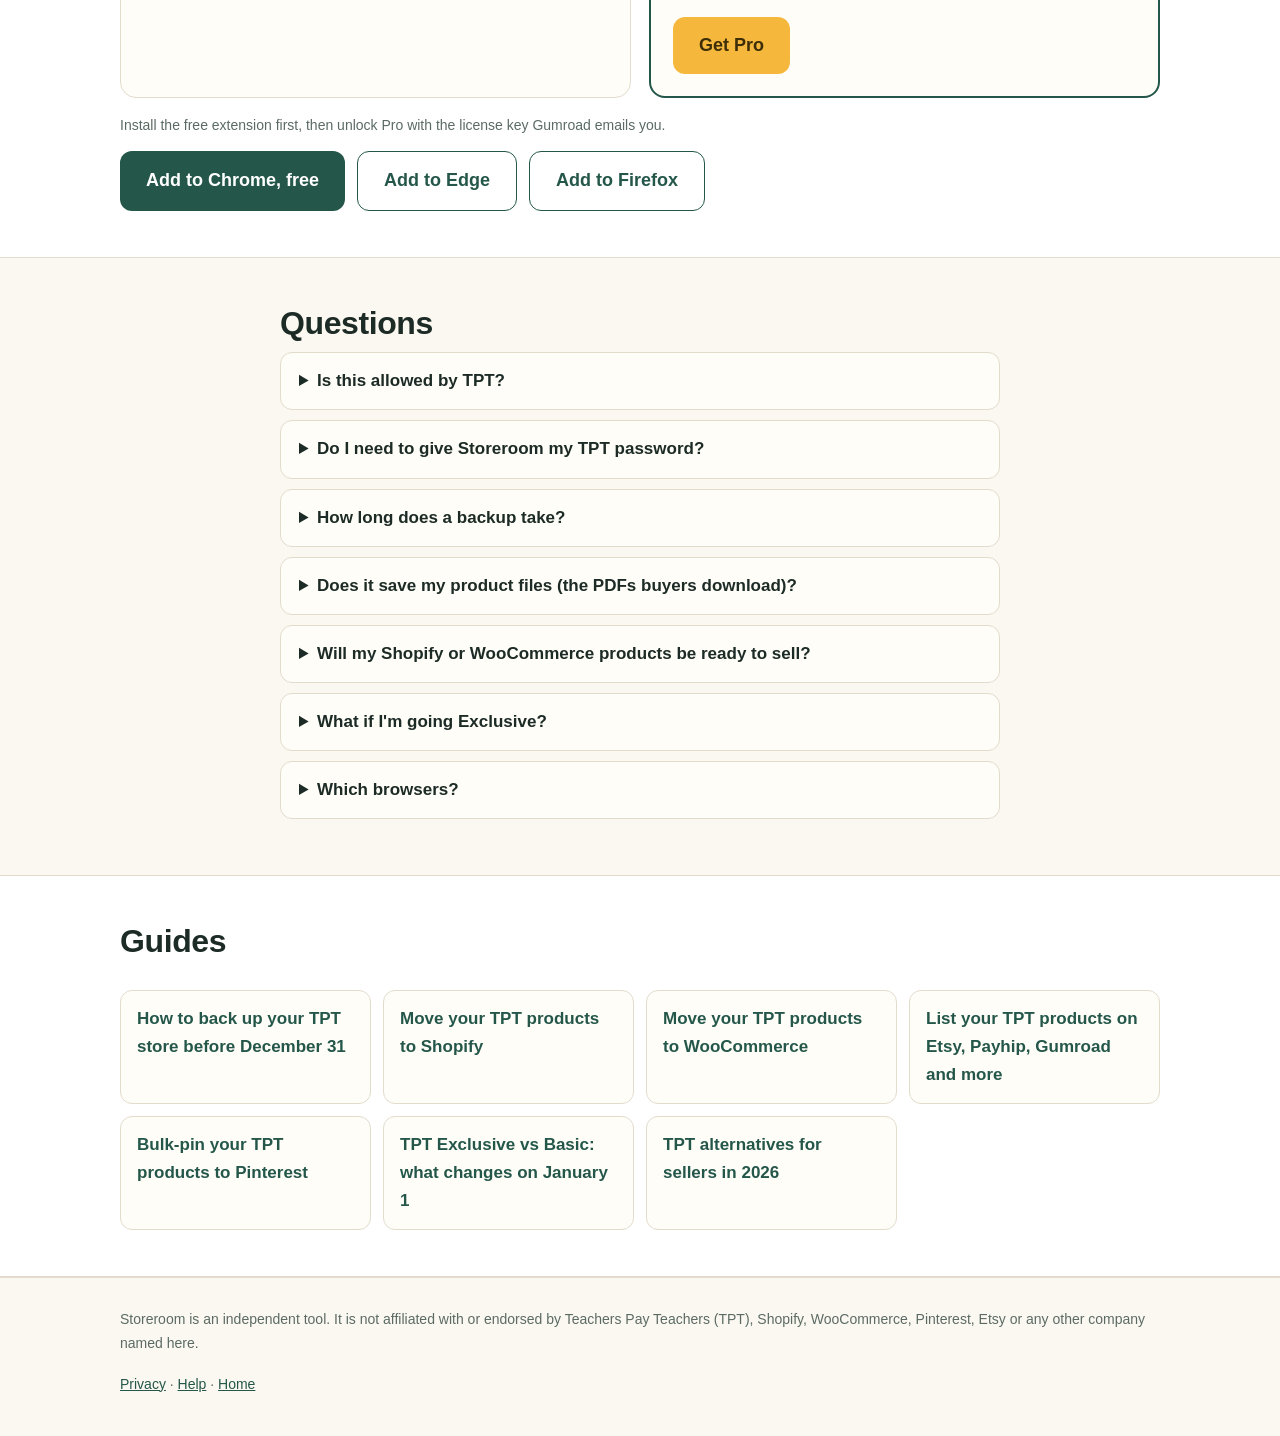
==== commit b586b23e: "Update site" ====
--- a/index.html
+++ b/index.html
@@ -82,7 +82,8 @@
     <div class="card"><h3>Free</h3><b class="big">$0</b><ul><li>Finds every product in your store</li><li>Full details, backup and every export format for 25 products</li><li>Copy sheets for 6 marketplaces</li></ul></div>
     <div class="card best"><h3>Pro</h3><b class="big">$29 <small style="font-size:16px;font-weight:500">once</small></b><ul><li>Your whole store: unlimited products and exports</li><li>Your product files <i>(beta)</i></li><li>Crosslist assistant for Etsy, Payhip, Gumroad, TES, Eduki, Classful <i>(beta)</i></li><li>30-day money-back guarantee</li></ul><p style="margin-top:14px"><a class="cta gold" href="https://neblaze4.gumroad.com/l/storeroom">Get Pro</a></p></div>
   </div>
-  <p class="small" style="margin-top:16px">Install the free extension first (<a class="cta" href="https://chromewebstore.google.com/detail/nmfblnbdbphkchoggcbmedejegikmcem">Add to Chrome, free</a> <a class="cta alt" href="https://microsoftedge.microsoft.com/addons/detail/lgbofabfmceceknhdinjmoidhicbokeg">Add to Edge</a> <a class="cta alt" href="https://addons.mozilla.org/firefox/addon/storeroom-tpt-backup/">Add to Firefox</a>), then unlock Pro with the license key Gumroad emails you.</p>
+  <p class="small" style="margin-top:16px">Install the free extension first, then unlock Pro with the license key Gumroad emails you.</p>
+  <div class="ctas" style="justify-content:flex-start;margin-top:12px"><a class="cta" href="https://chromewebstore.google.com/detail/nmfblnbdbphkchoggcbmedejegikmcem">Add to Chrome, free</a> <a class="cta alt" href="https://microsoftedge.microsoft.com/addons/detail/lgbofabfmceceknhdinjmoidhicbokeg">Add to Edge</a> <a class="cta alt" href="https://addons.mozilla.org/firefox/addon/storeroom-tpt-backup/">Add to Firefox</a></div>
 </div></section>
 
 <section><div class="narrow faq">
@@ -93,7 +94,7 @@
   <details><summary>Does it save my product files (the PDFs buyers download)?</summary><p>Storeroom saves your listings, images and previews. Pro can also try to save your product files through TPT's download links while you're signed in. That part is in beta, because TPT controls those links. Your original files on your own computer are the safest copy.</p></details>
   <details><summary>Will my Shopify or WooCommerce products be ready to sell?</summary><p>Titles, descriptions, prices, images and tags come across, as drafts by default so you can review them. You attach the actual product files in your new shop (the guides show how).</p></details>
   <details><summary>What if I'm going Exclusive?</summary><p>Keep a backup anyway. TPT's Exclusive rules still allow your own website if its Buy buttons send people to TPT, and Storeroom's WooCommerce "Buy on TPT" catalog does exactly that.</p></details>
-  <details><summary>Which browsers?</summary><p>Google Chrome and Microsoft Edge on Windows, Mac and Chromebook.</p></details>
+  <details><summary>Which browsers?</summary><p>Google Chrome, Microsoft Edge and Firefox on a computer (Windows, Mac, Linux, or Chrome on a Chromebook). Not on phones or tablets.</p></details>
 </div></section>
 
 <section class="band"><div class="wrap">
--- a/style.css
+++ b/style.css
@@ -29,8 +29,8 @@
 .card p{margin:0;color:#36463f}
 .band{background:#fff;border-top:1px solid var(--line);border-bottom:1px solid var(--line)}
 .steps{counter-reset:s;list-style:none;padding:0;margin:20px 0}
-.steps li{counter-increment:s;position:relative;padding:2px 0 16px 52px}
-.steps li::before{content:counter(s);position:absolute;left:0;top:0;width:36px;height:36px;border-radius:50%;background:var(--green);color:#fff;display:grid;place-items:center;font-weight:800}
+.steps>li{counter-increment:s;position:relative;padding:2px 0 16px 52px}
+.steps>li::before{content:counter(s);position:absolute;left:0;top:0;width:36px;height:36px;border-radius:50%;background:var(--green);color:#fff;display:grid;place-items:center;font-weight:800}
 .price{display:grid;grid-template-columns:repeat(auto-fit,minmax(280px,1fr));gap:18px;margin-top:20px}
 .price .card.best{border:2px solid var(--green)}
 .price b.big{font-size:42px;letter-spacing:-1px;display:block;line-height:1.1;margin:6px 0}
@@ -54,3 +54,4 @@
 footer{border-top:1px solid var(--line);padding:30px 0 40px;color:var(--muted);font-size:14px}
 footer .wrap{display:flex;gap:18px;flex-wrap:wrap;justify-content:space-between}
 @media (max-width:640px){.hero h1{font-size:34px}article h1{font-size:30px}section h2{font-size:26px}body{font-size:16px}}
+.steps li li{padding:2px 0 6px 0;list-style:disc}
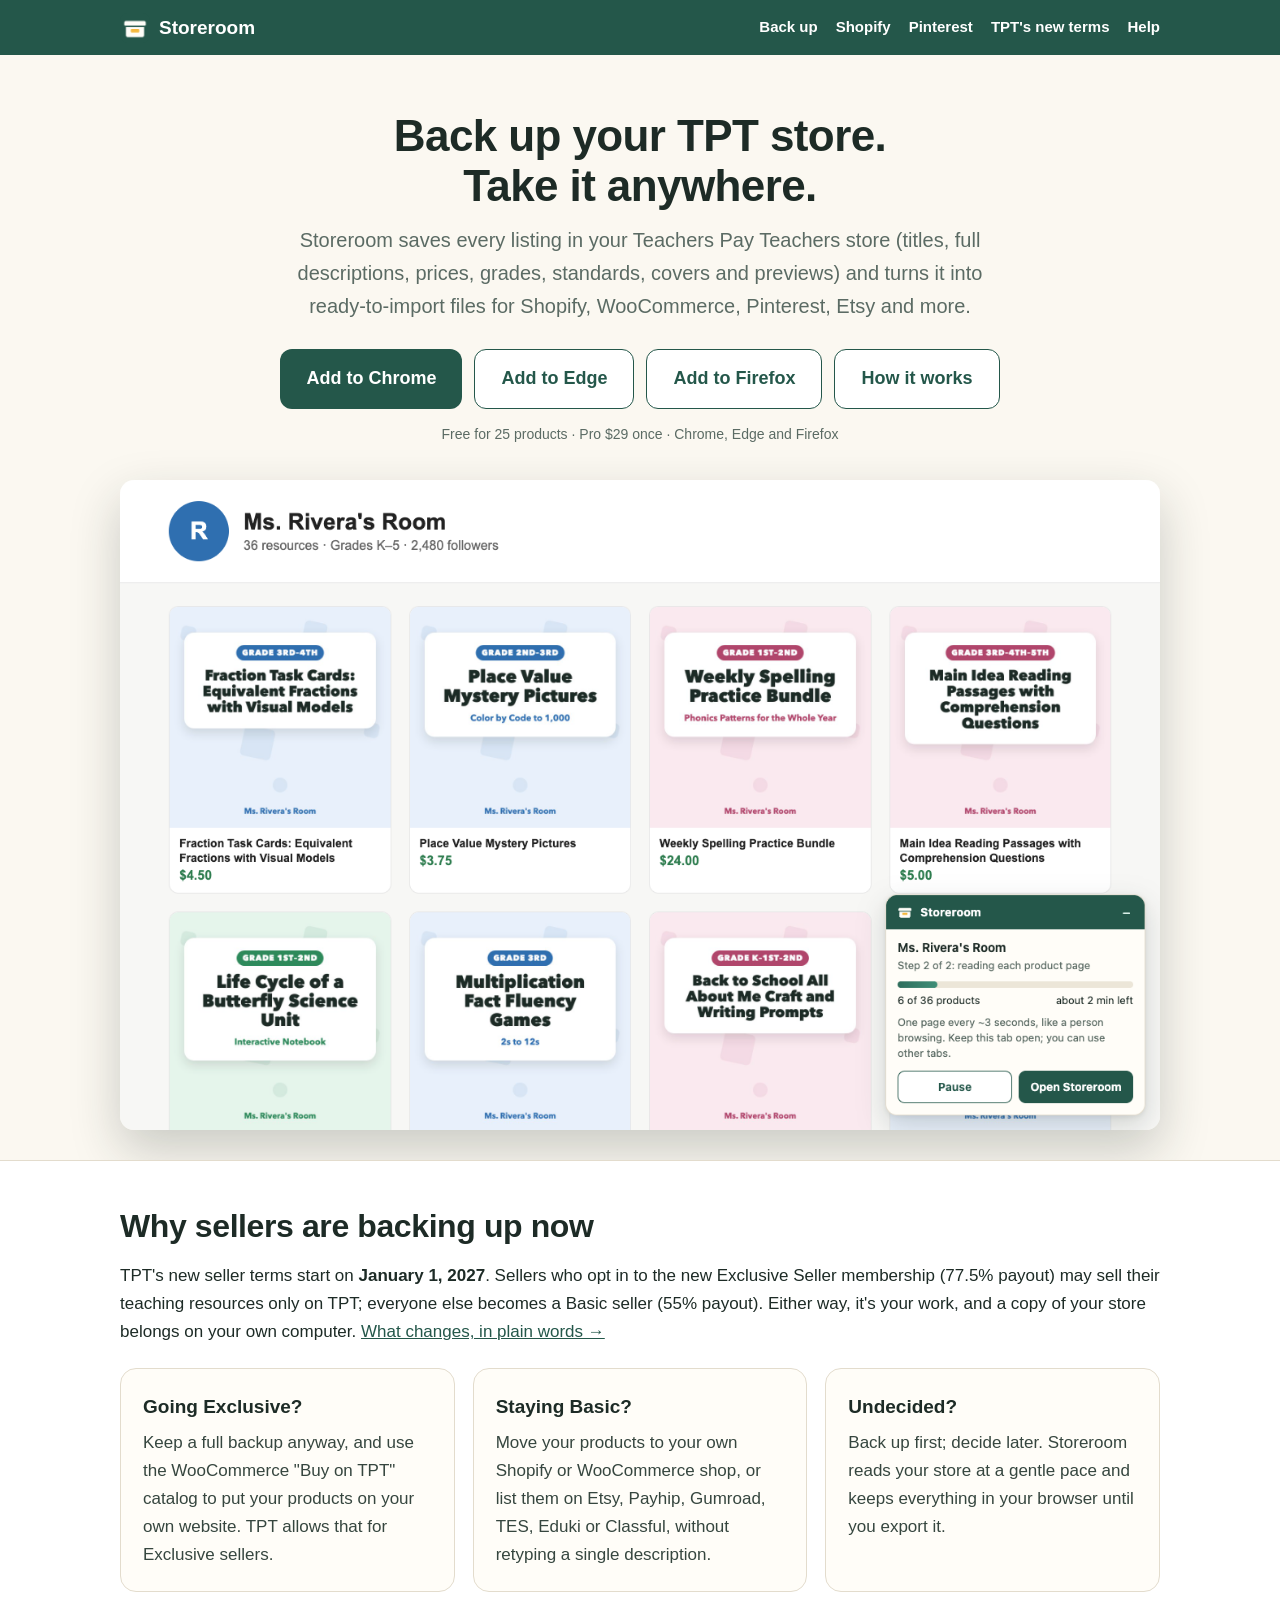
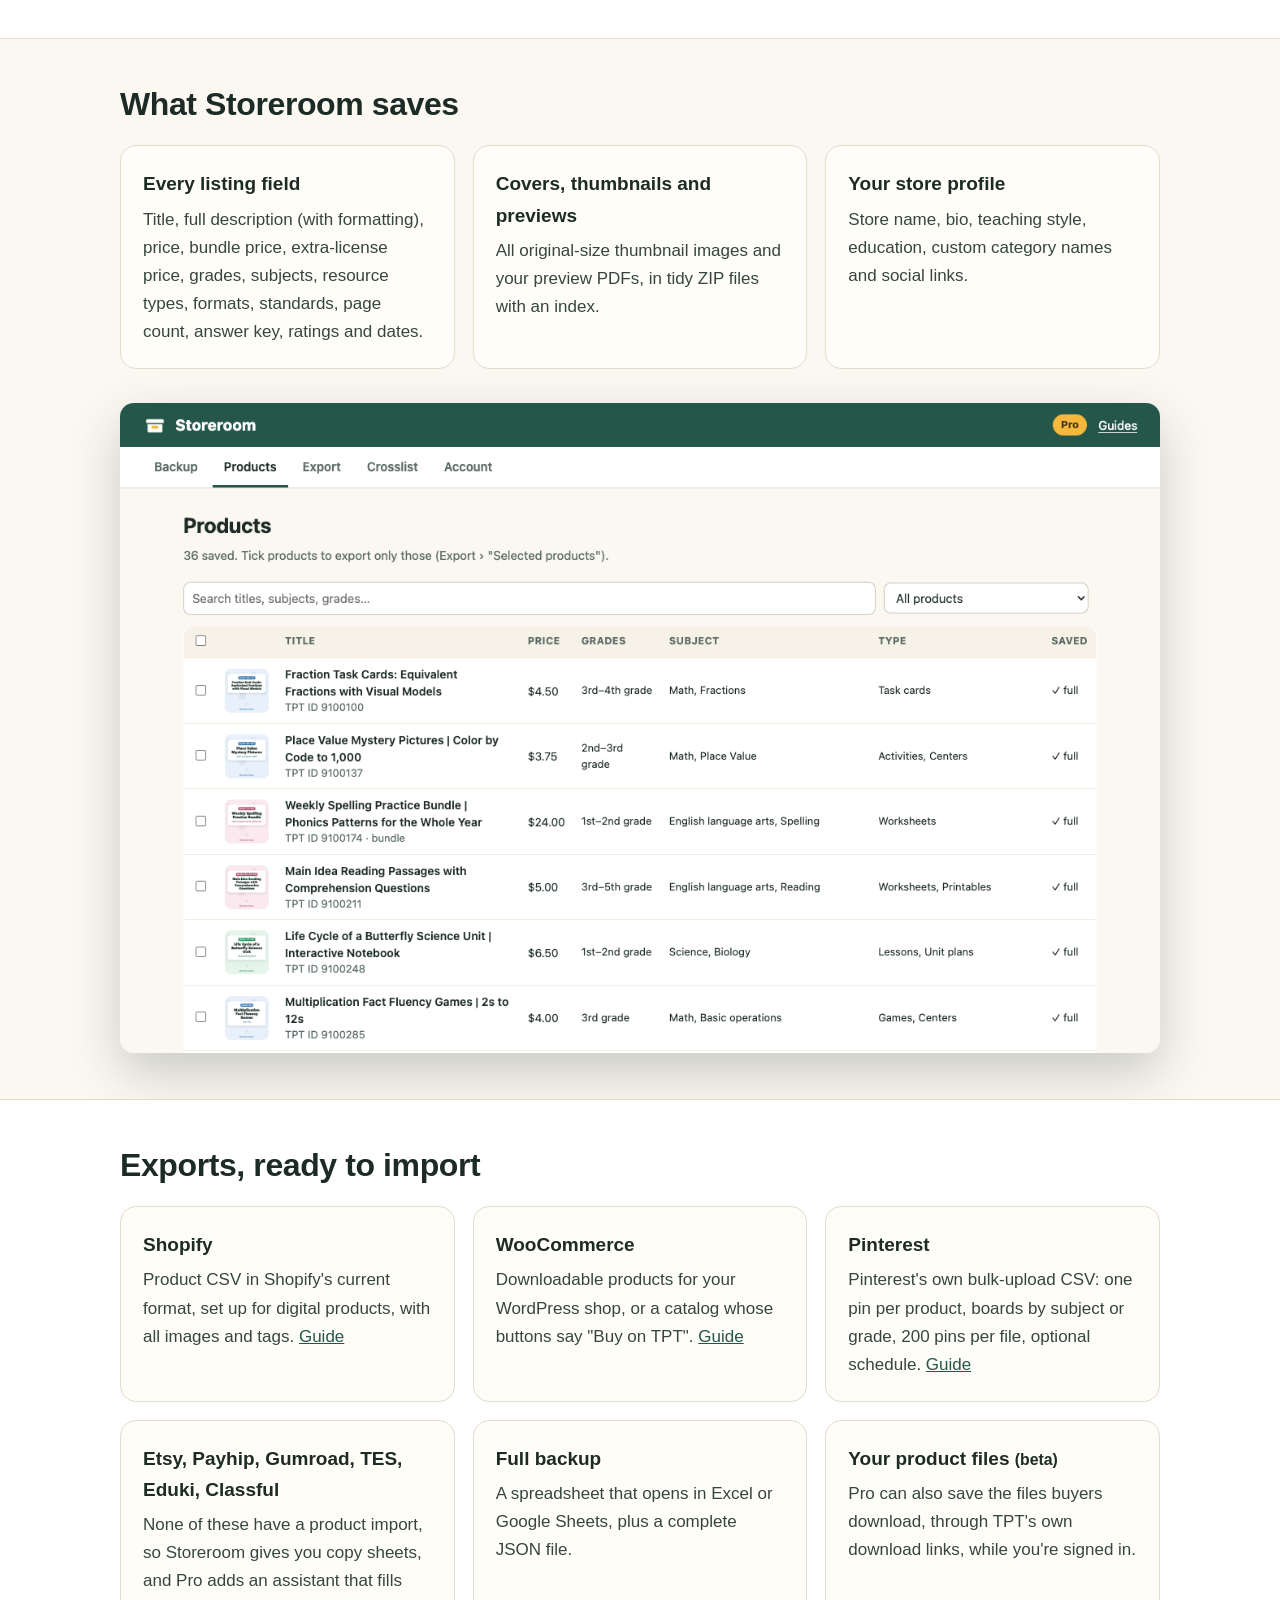
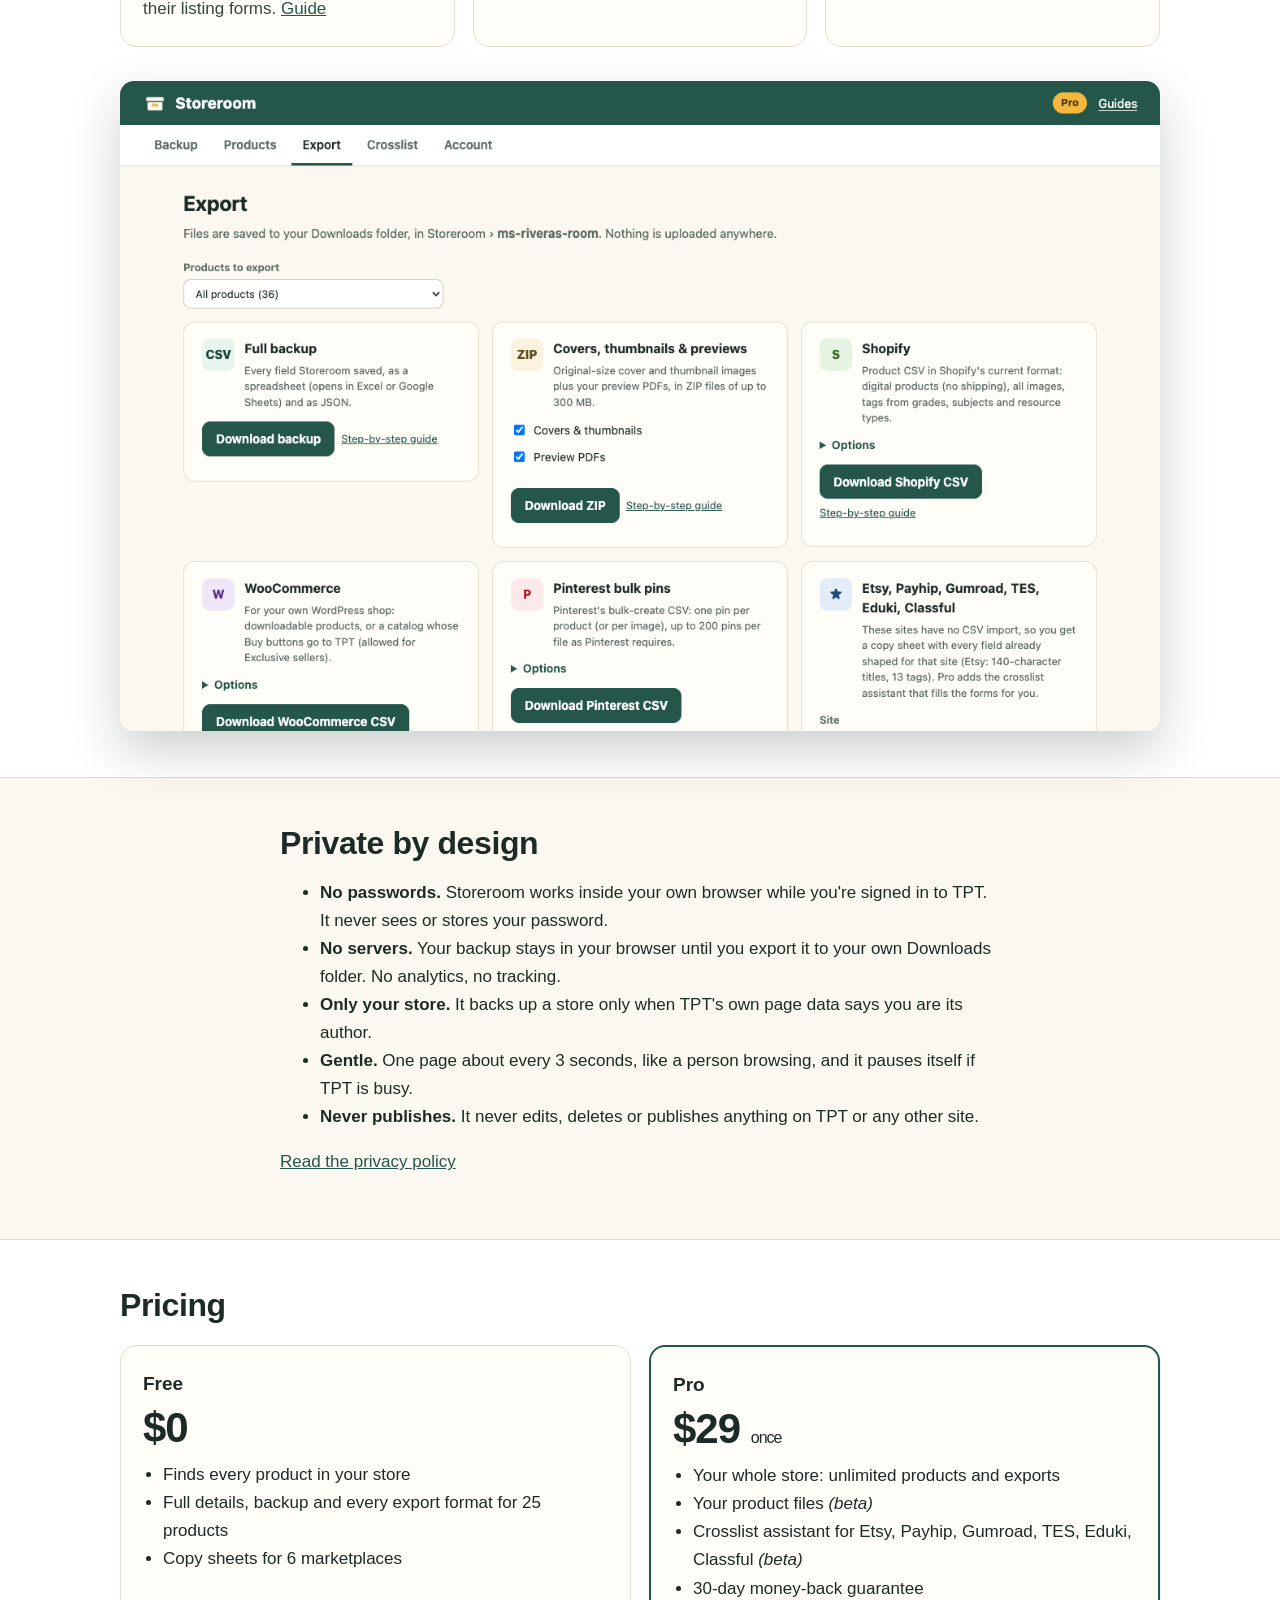
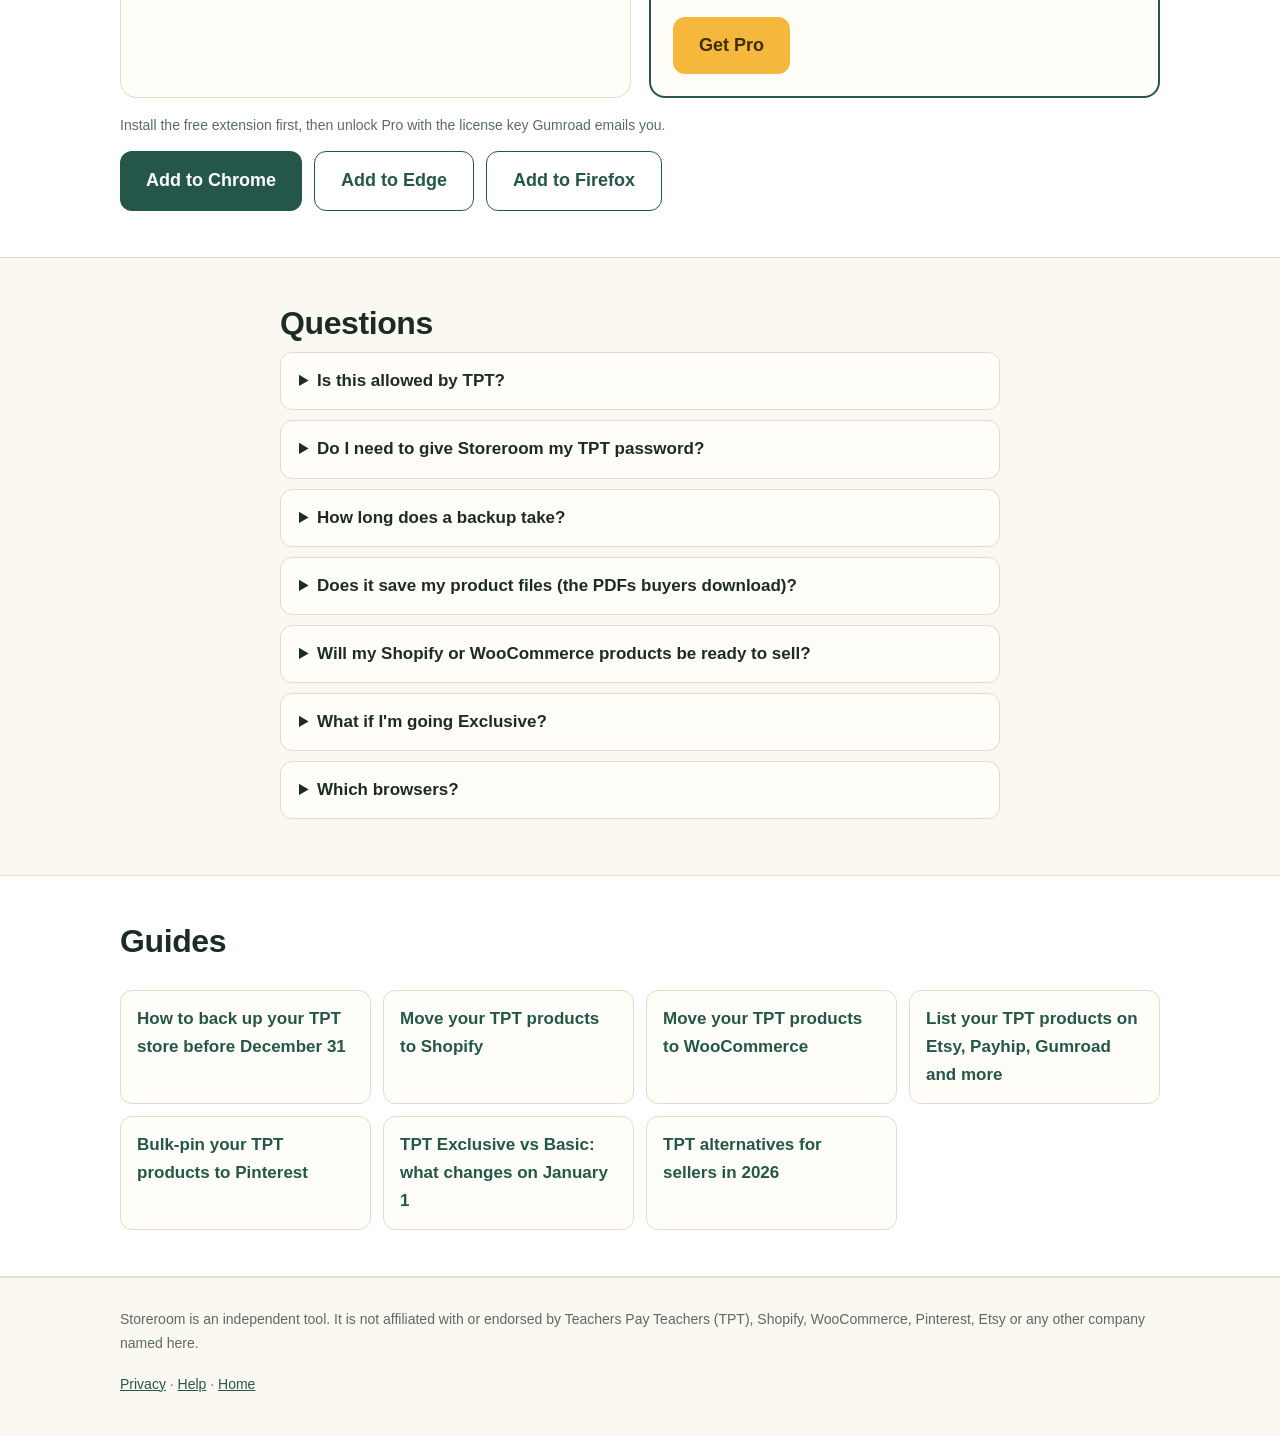
==== commit ebd0991a: "Update site" ====
--- a/index.html
+++ b/index.html
@@ -26,7 +26,7 @@
 <header class="hero"><div class="wrap">
   <h1>Back up your TPT store.<br>Take it anywhere.</h1>
   <p class="lead">Storeroom saves every listing in your Teachers Pay Teachers store (titles, full descriptions, prices, grades, standards, covers and previews) and turns it into ready-to-import files for Shopify, WooCommerce, Pinterest, Etsy and more.</p>
-  <div class="ctas"><a class="cta" href="https://chromewebstore.google.com/detail/nmfblnbdbphkchoggcbmedejegikmcem">Add to Chrome, free</a> <a class="cta alt" href="https://microsoftedge.microsoft.com/addons/detail/lgbofabfmceceknhdinjmoidhicbokeg">Add to Edge</a> <a class="cta alt" href="https://addons.mozilla.org/firefox/addon/storeroom-tpt-backup/">Add to Firefox</a> <a class="cta alt" href="backup-tpt-store.html">How it works</a></div>
+  <div class="ctas"><a class="cta" href="https://chromewebstore.google.com/detail/nmfblnbdbphkchoggcbmedejegikmcem">Add to Chrome</a> <a class="cta alt" href="https://microsoftedge.microsoft.com/addons/detail/lgbofabfmceceknhdinjmoidhicbokeg">Add to Edge</a> <a class="cta alt" href="https://addons.mozilla.org/firefox/addon/storeroom-tpt-backup/">Add to Firefox</a> <a class="cta alt" href="backup-tpt-store.html">How it works</a></div>
   <p class="small">Free for 25 products · Pro $29 once · Chrome, Edge and Firefox</p>
   <img class="shot" src="img/backup.png" alt="The Storeroom card backing up a TPT store" width="1280" height="800">
 </div></header>
@@ -83,7 +83,7 @@
     <div class="card best"><h3>Pro</h3><b class="big">$29 <small style="font-size:16px;font-weight:500">once</small></b><ul><li>Your whole store: unlimited products and exports</li><li>Your product files <i>(beta)</i></li><li>Crosslist assistant for Etsy, Payhip, Gumroad, TES, Eduki, Classful <i>(beta)</i></li><li>30-day money-back guarantee</li></ul><p style="margin-top:14px"><a class="cta gold" href="https://neblaze4.gumroad.com/l/storeroom">Get Pro</a></p></div>
   </div>
   <p class="small" style="margin-top:16px">Install the free extension first, then unlock Pro with the license key Gumroad emails you.</p>
-  <div class="ctas" style="justify-content:flex-start;margin-top:12px"><a class="cta" href="https://chromewebstore.google.com/detail/nmfblnbdbphkchoggcbmedejegikmcem">Add to Chrome, free</a> <a class="cta alt" href="https://microsoftedge.microsoft.com/addons/detail/lgbofabfmceceknhdinjmoidhicbokeg">Add to Edge</a> <a class="cta alt" href="https://addons.mozilla.org/firefox/addon/storeroom-tpt-backup/">Add to Firefox</a></div>
+  <div class="ctas" style="justify-content:flex-start;margin-top:12px"><a class="cta" href="https://chromewebstore.google.com/detail/nmfblnbdbphkchoggcbmedejegikmcem">Add to Chrome</a> <a class="cta alt" href="https://microsoftedge.microsoft.com/addons/detail/lgbofabfmceceknhdinjmoidhicbokeg">Add to Edge</a> <a class="cta alt" href="https://addons.mozilla.org/firefox/addon/storeroom-tpt-backup/">Add to Firefox</a></div>
 </div></section>
 
 <section><div class="narrow faq">
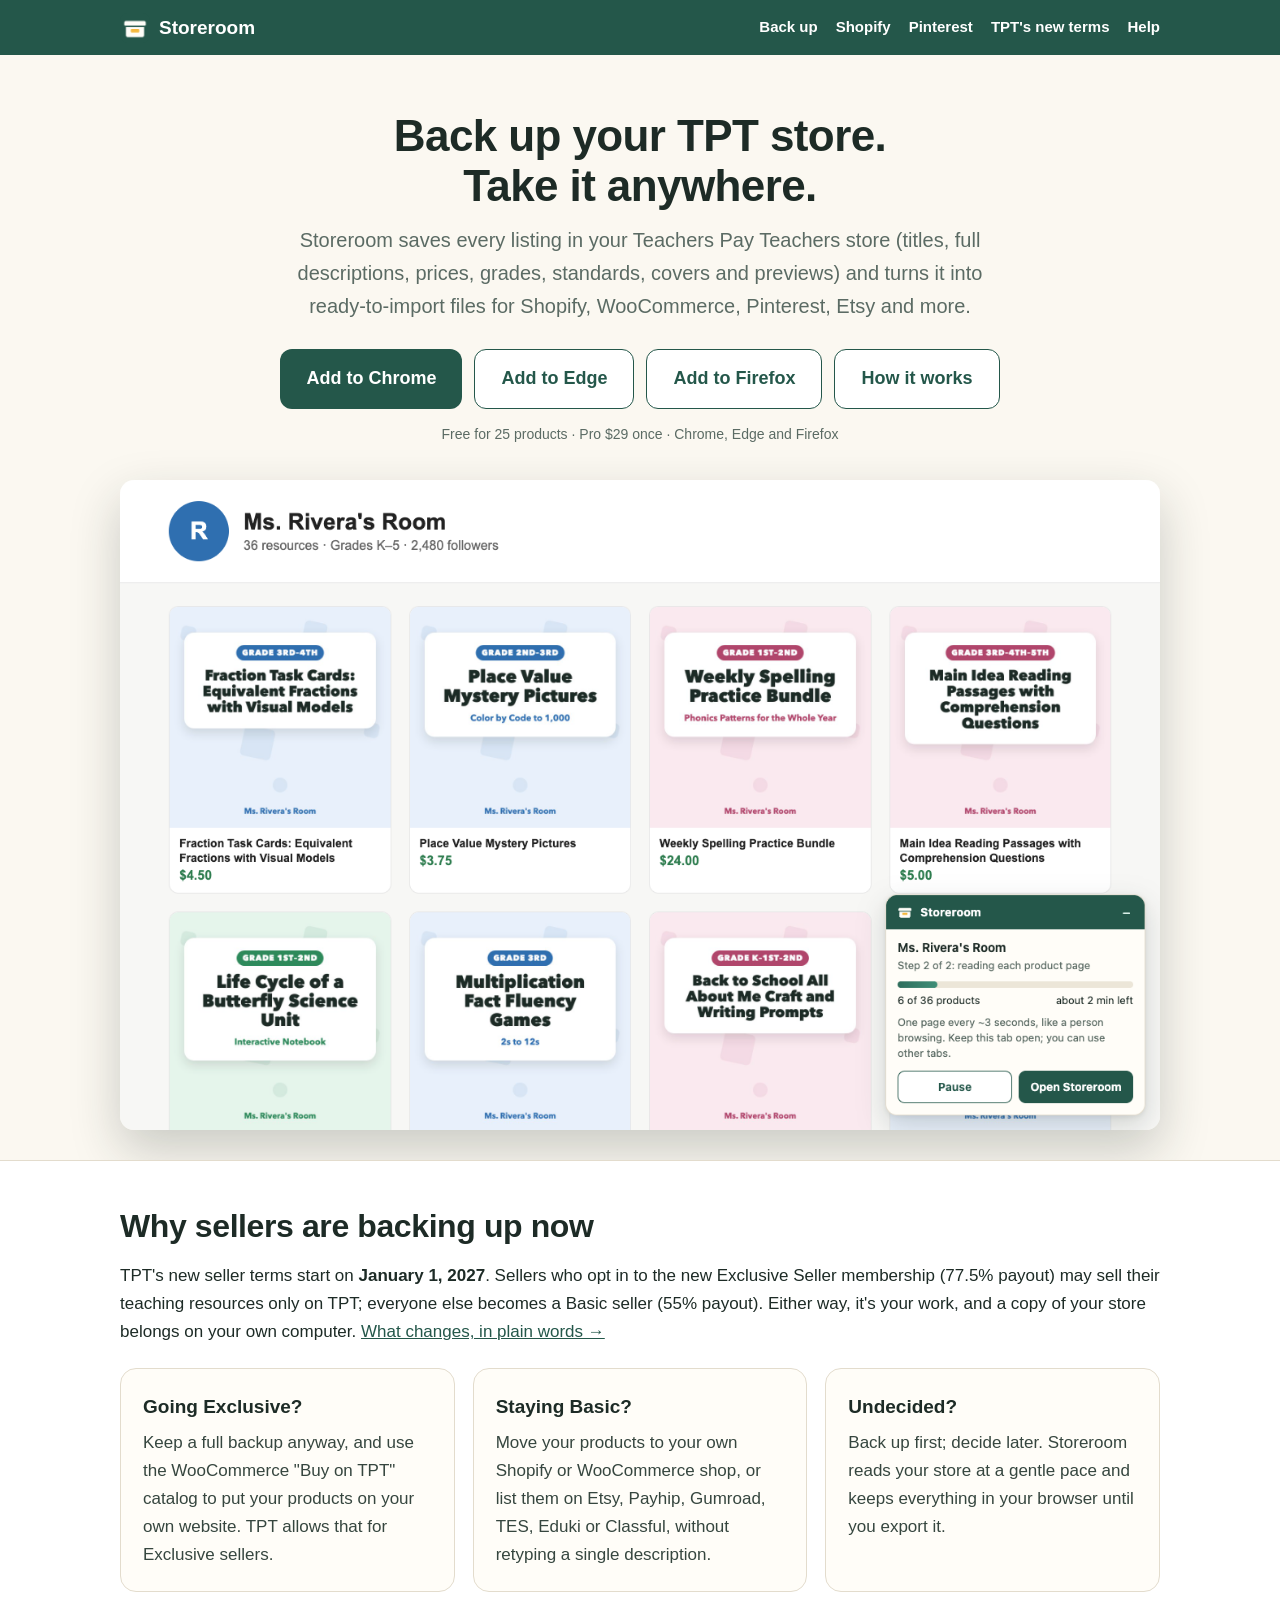
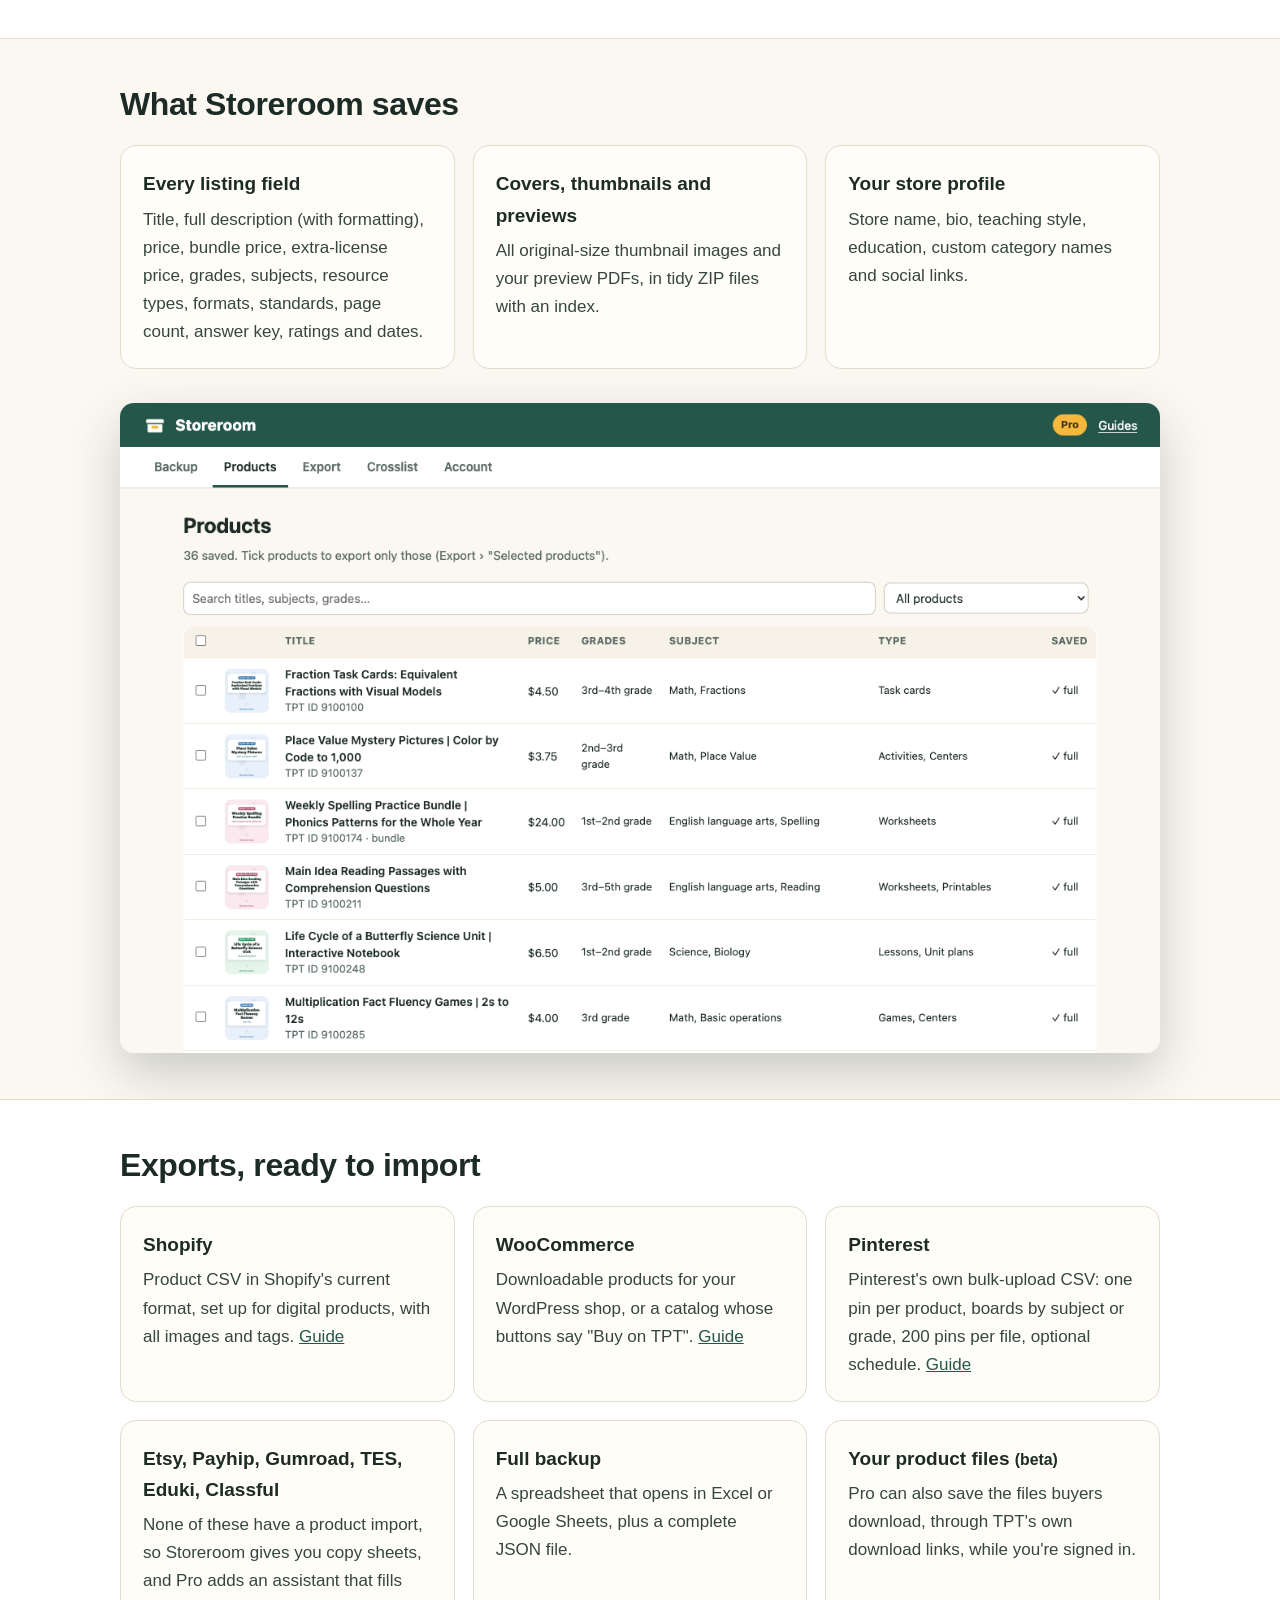
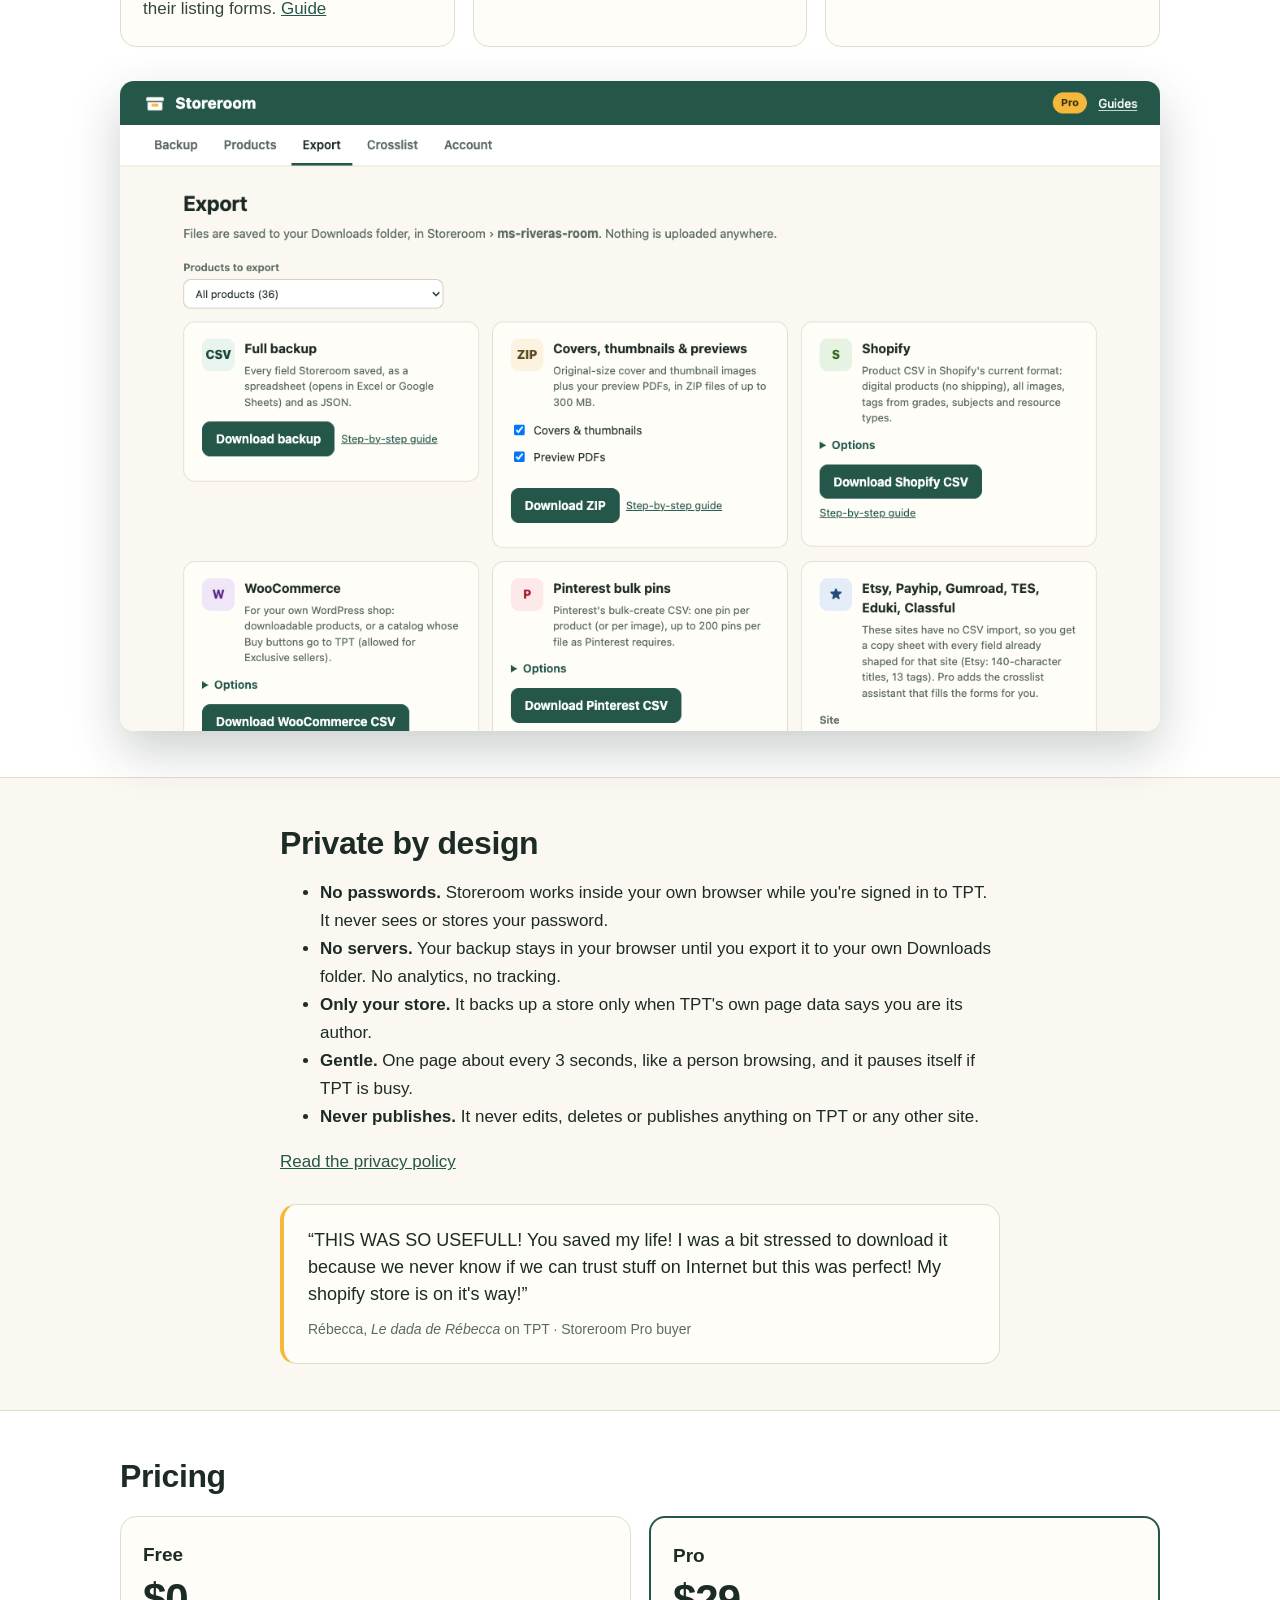
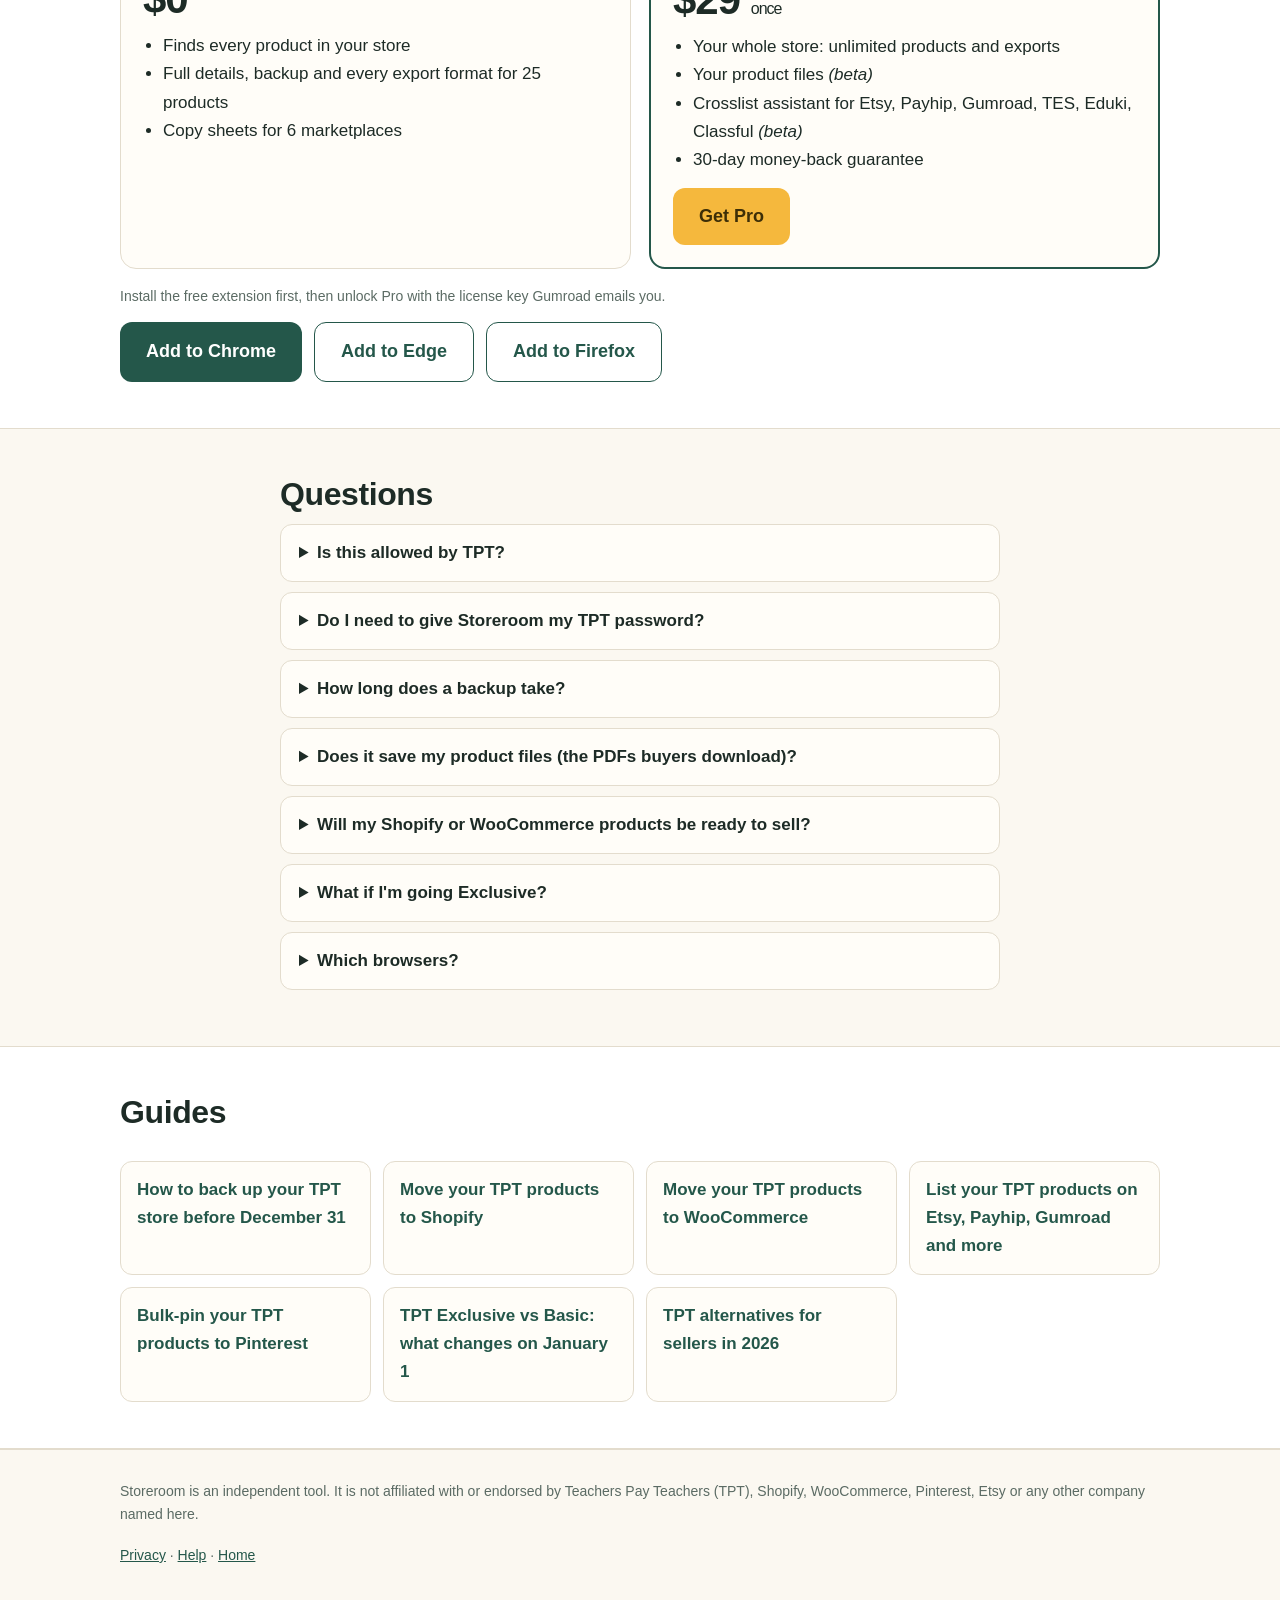
==== commit ebf535c4: "Update site" ====
--- a/index.html
+++ b/index.html
@@ -12,7 +12,7 @@
 <meta property="og:url" content="https://nkiro33.github.io/storeroom/">
 <meta name="twitter:card" content="summary_large_image">
 <link rel="icon" href="img/favicon.png">
-<link rel="stylesheet" href="style.css">
+<link rel="stylesheet" href="style.css?v=08de852a">
 </head>
 <body>
 <nav class="top"><div class="wrap">
@@ -74,6 +74,10 @@
     <li><b>Never publishes.</b> It never edits, deletes or publishes anything on TPT or any other site.</li>
   </ul>
   <p><a href="privacy.html">Read the privacy policy</a></p>
+  <figure class="quote">
+    <blockquote>&ldquo;THIS WAS SO USEFULL! You saved my life! I was a bit stressed to download it because we never know if we can trust stuff on Internet but this was perfect! My shopify store is on it's way!&rdquo;</blockquote>
+    <figcaption>Rébecca, <i>Le dada de Rébecca</i> on TPT &middot; Storeroom Pro buyer</figcaption>
+  </figure>
 </div></section>
 
 <section class="band" id="get"><div class="wrap">
--- a/style.css
+++ b/style.css
@@ -55,3 +55,6 @@
 footer .wrap{display:flex;gap:18px;flex-wrap:wrap;justify-content:space-between}
 @media (max-width:640px){.hero h1{font-size:34px}article h1{font-size:30px}section h2{font-size:26px}body{font-size:16px}}
 .steps li li{padding:2px 0 6px 0;list-style:disc}
+.quote{margin:28px 0 0;padding:22px 24px;background:var(--card);border:1px solid var(--line);border-left:4px solid var(--yellow);border-radius:16px}
+.quote blockquote{margin:0;font-size:18px;line-height:1.5;color:var(--ink)}
+.quote figcaption{margin-top:10px;font-size:14px;color:var(--muted)}
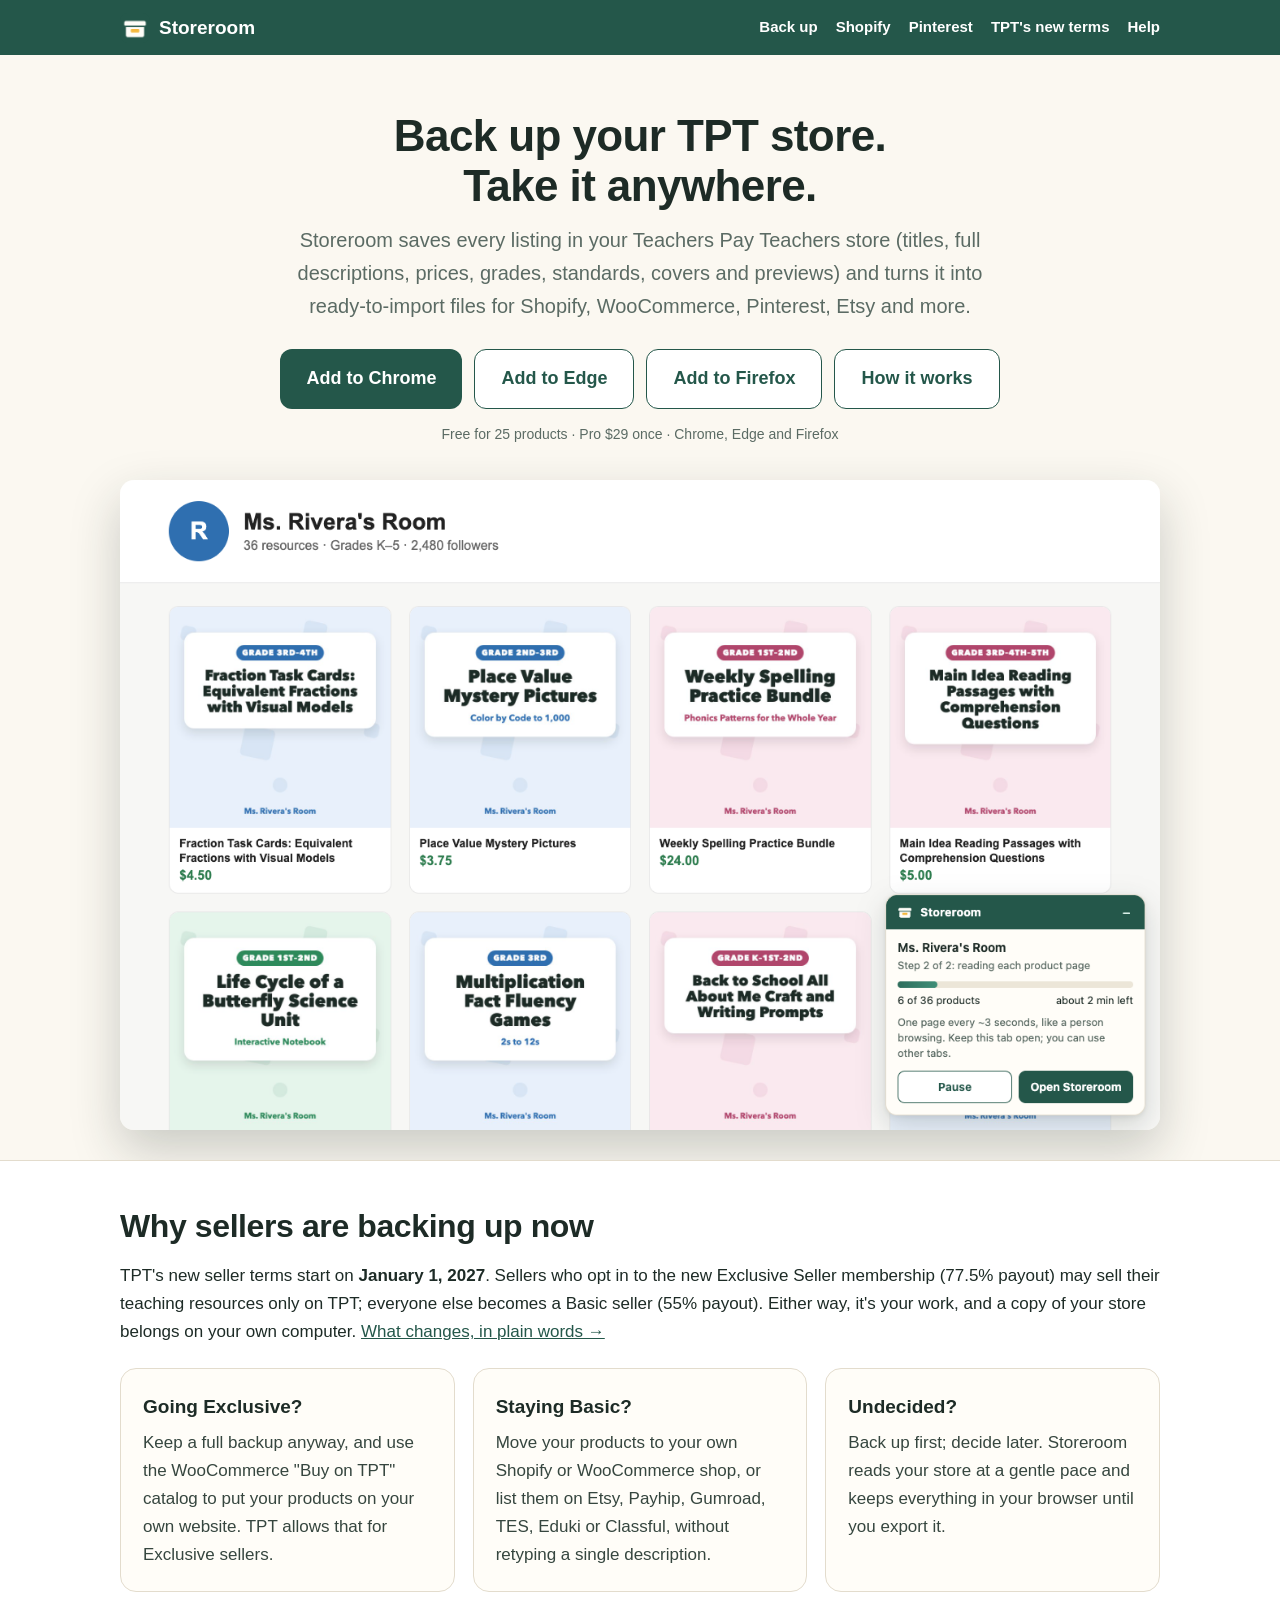
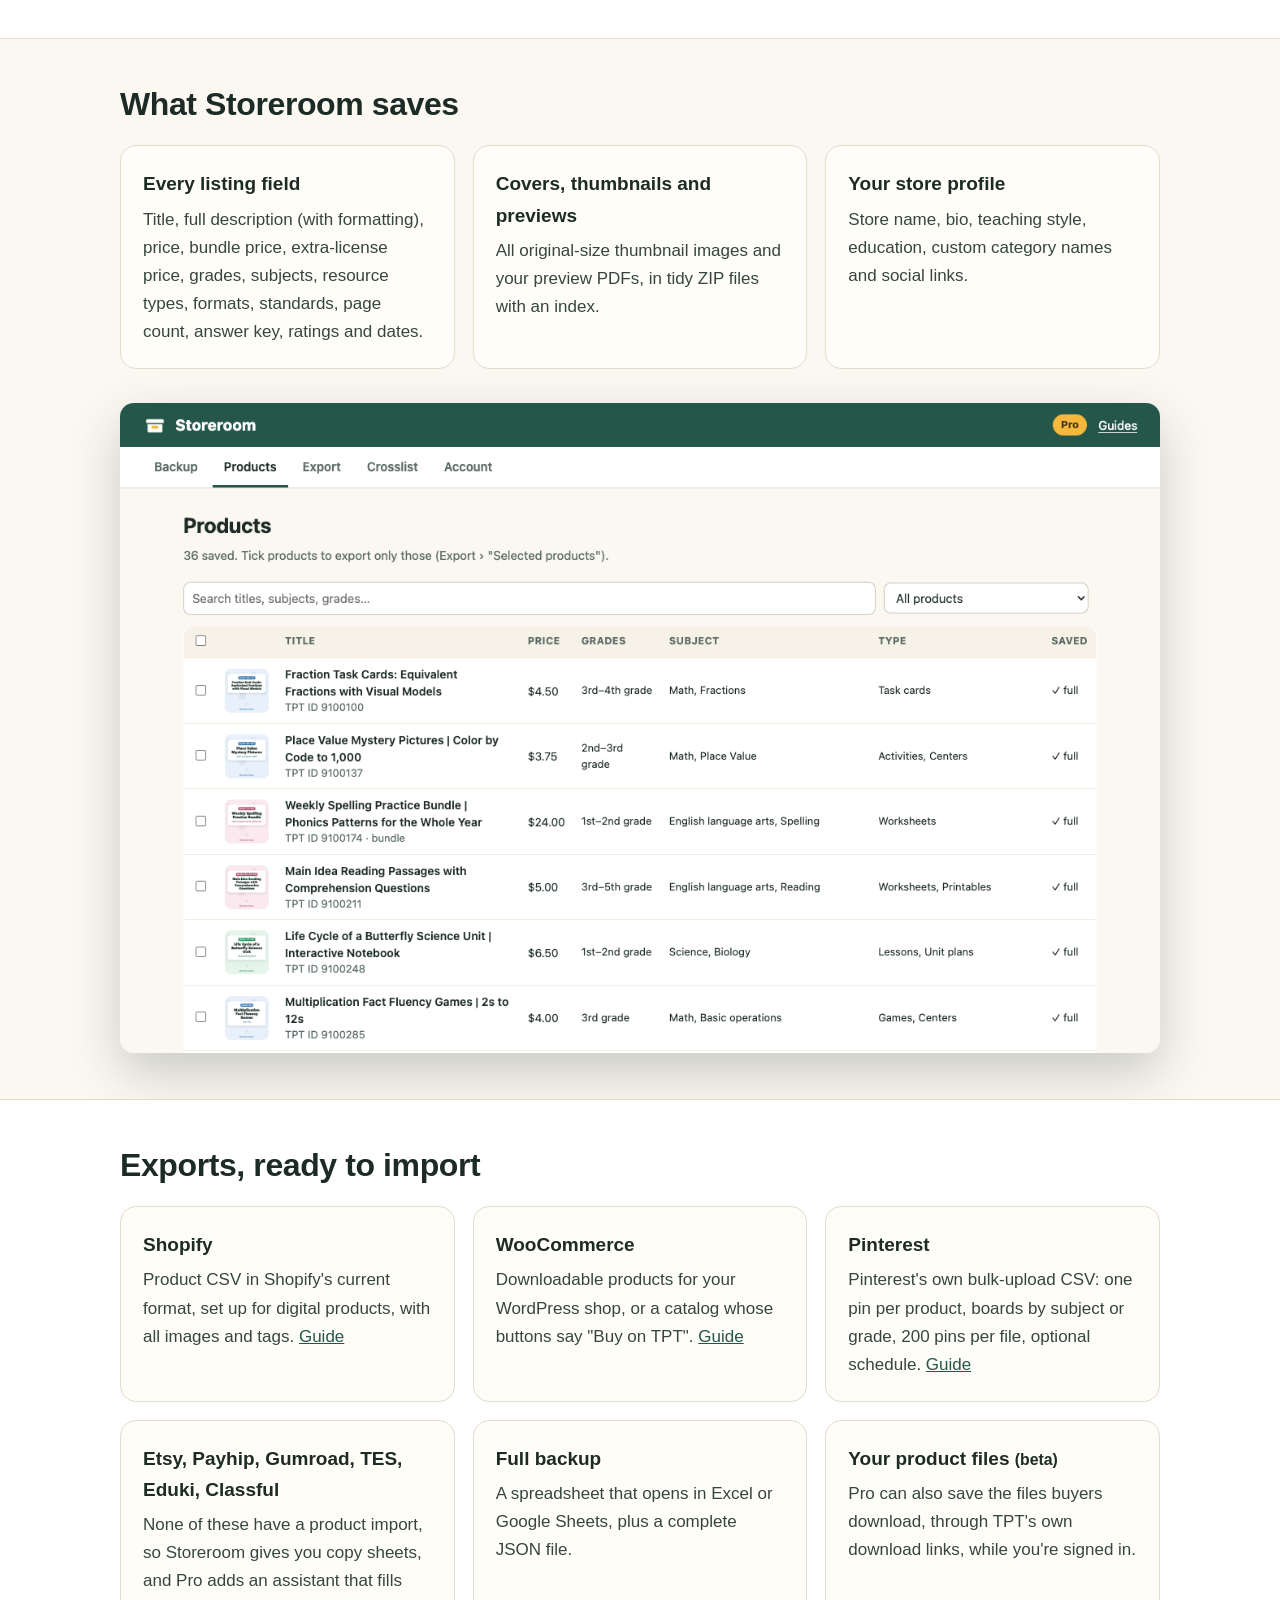
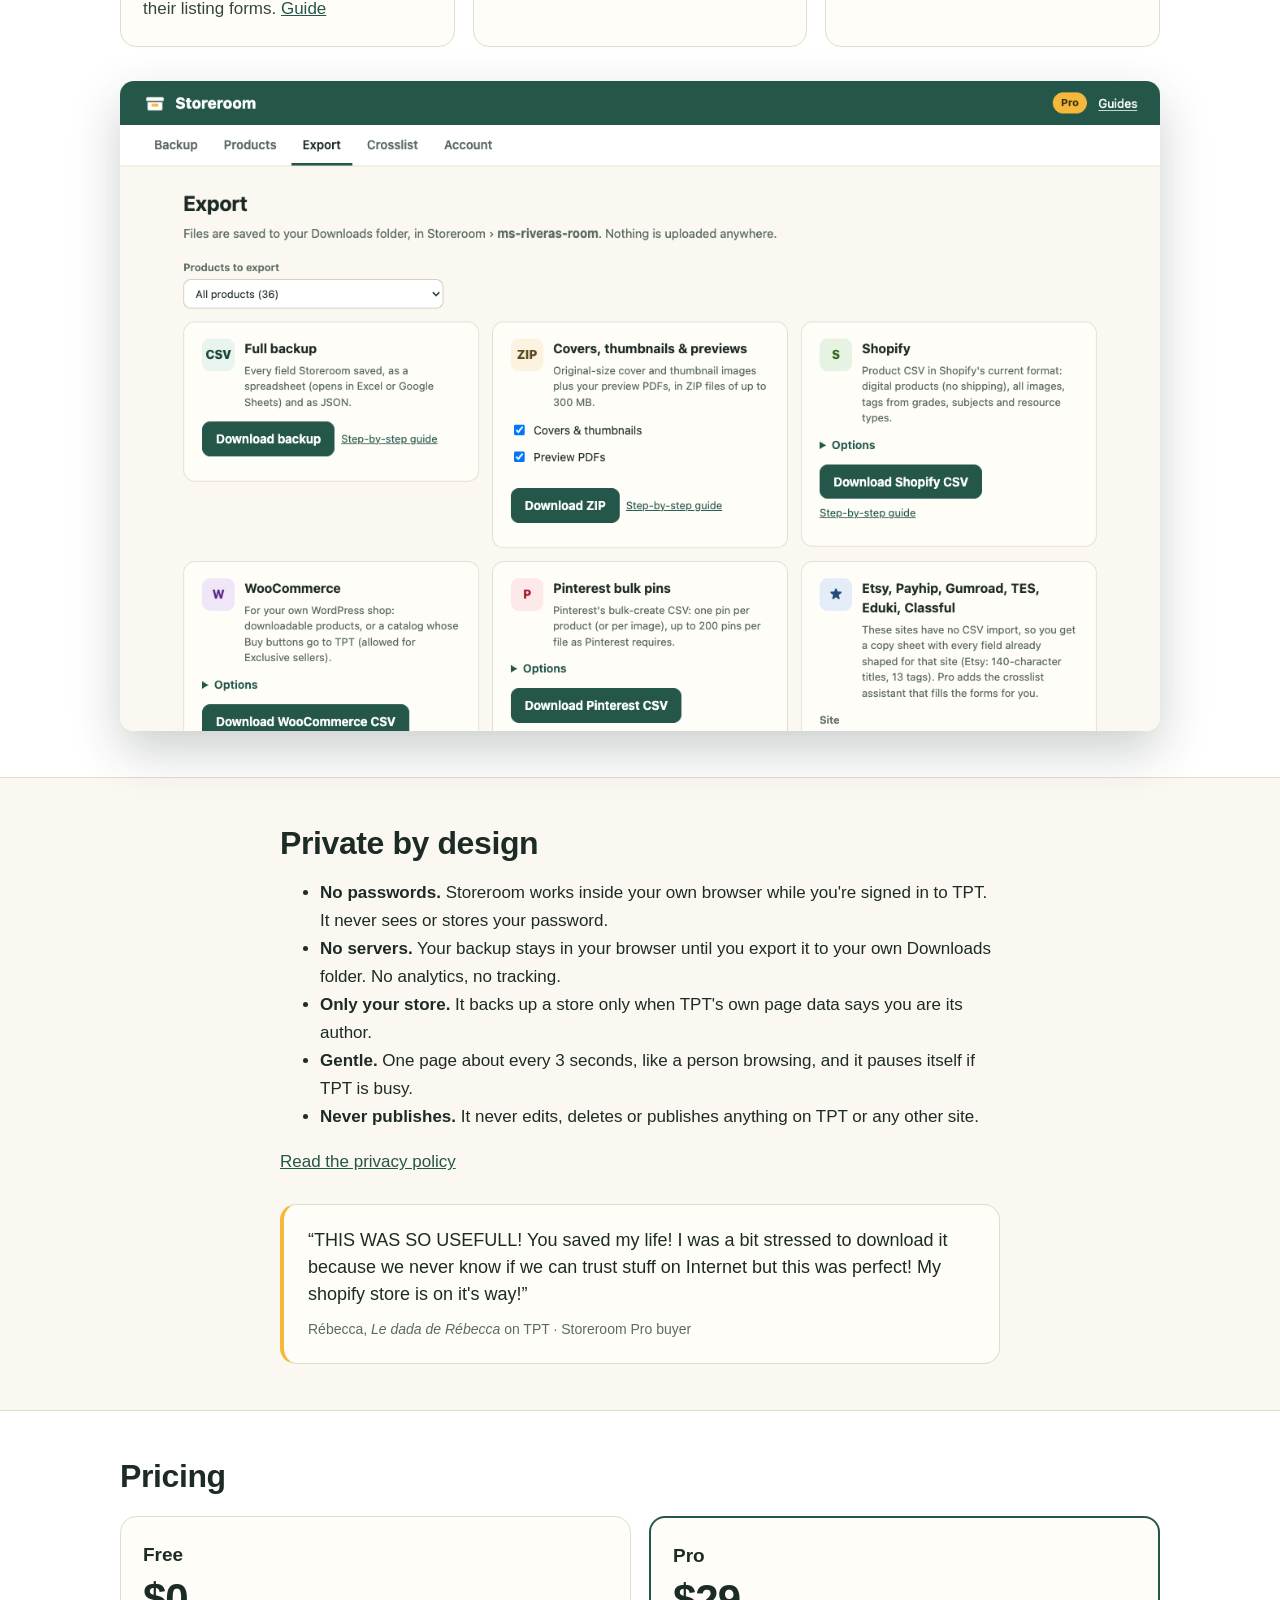
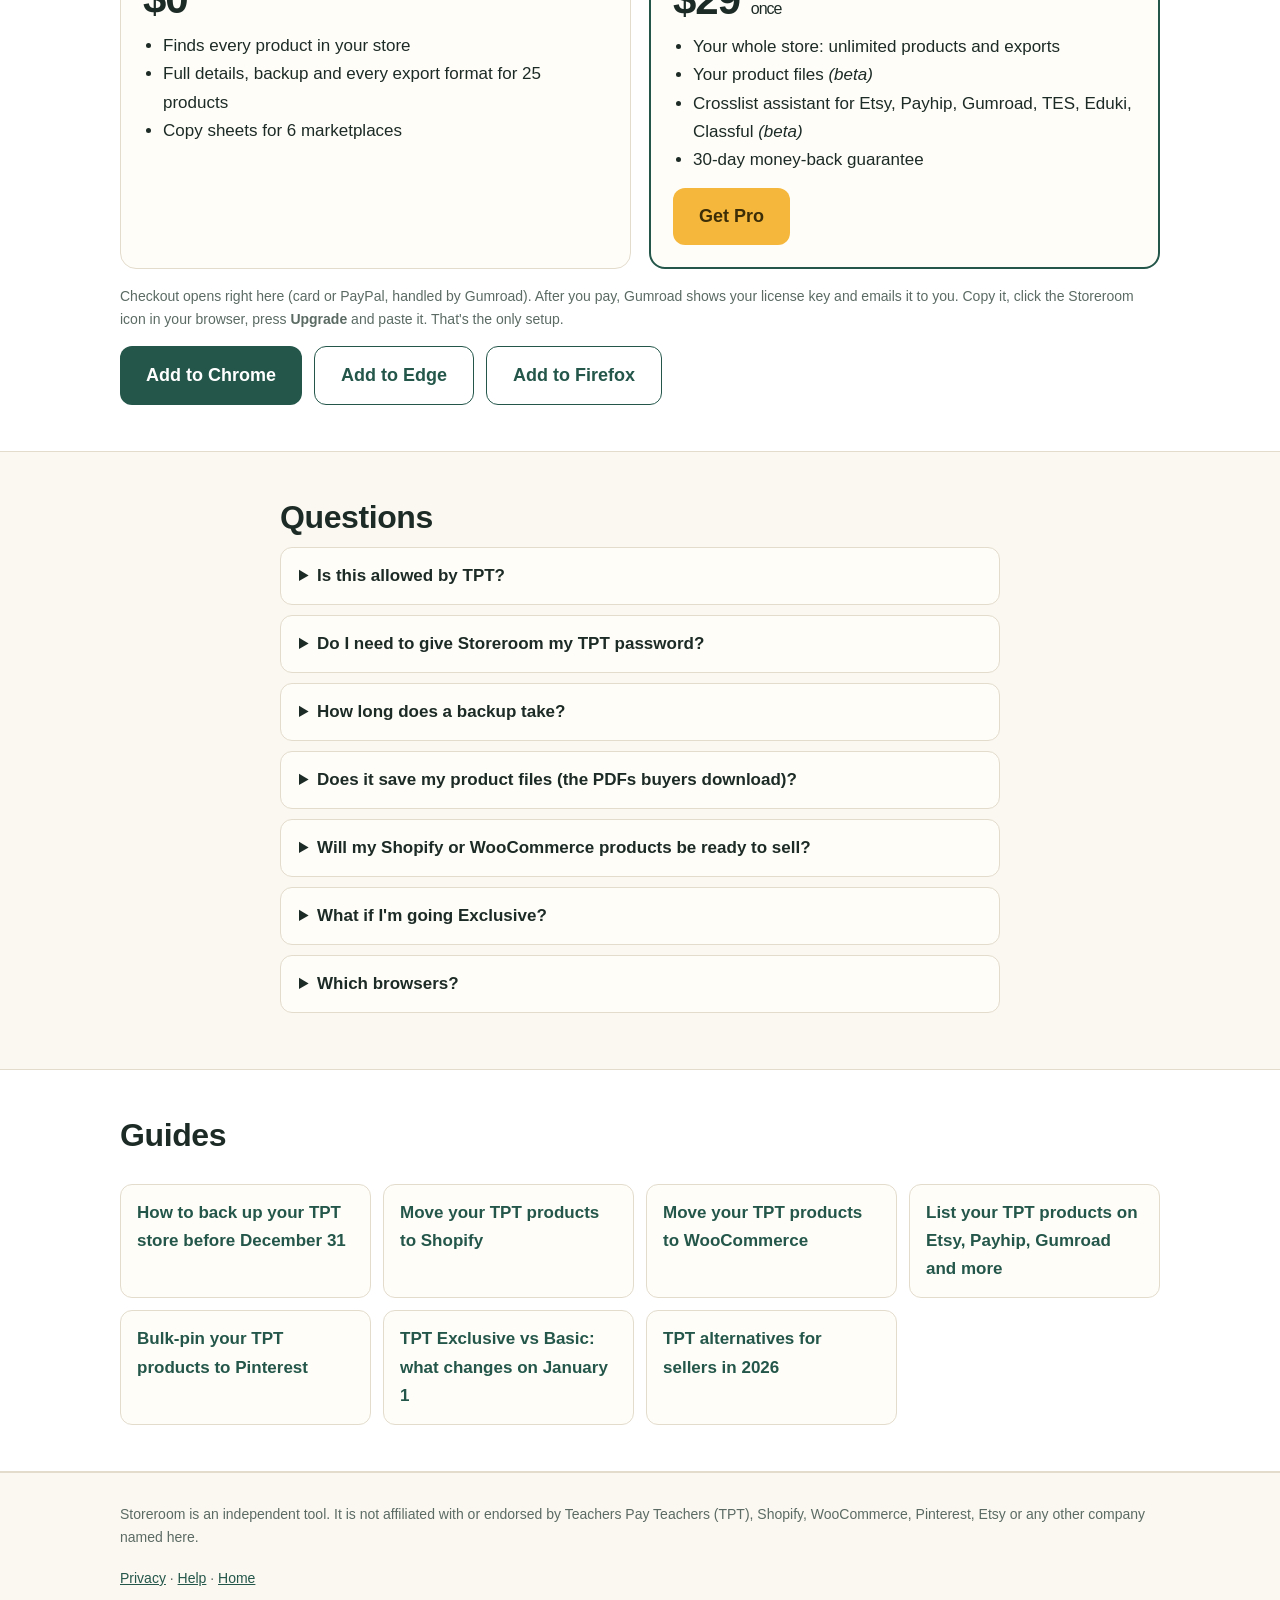
==== commit cf25c640: "Update site" ====
--- a/index.html
+++ b/index.html
@@ -86,7 +86,7 @@
     <div class="card"><h3>Free</h3><b class="big">$0</b><ul><li>Finds every product in your store</li><li>Full details, backup and every export format for 25 products</li><li>Copy sheets for 6 marketplaces</li></ul></div>
     <div class="card best"><h3>Pro</h3><b class="big">$29 <small style="font-size:16px;font-weight:500">once</small></b><ul><li>Your whole store: unlimited products and exports</li><li>Your product files <i>(beta)</i></li><li>Crosslist assistant for Etsy, Payhip, Gumroad, TES, Eduki, Classful <i>(beta)</i></li><li>30-day money-back guarantee</li></ul><p style="margin-top:14px"><a class="cta gold" href="https://neblaze4.gumroad.com/l/storeroom">Get Pro</a></p></div>
   </div>
-  <p class="small" style="margin-top:16px">Install the free extension first, then unlock Pro with the license key Gumroad emails you.</p>
+  <p class="small" style="margin-top:16px">Checkout opens right here (card or PayPal, handled by Gumroad). After you pay, Gumroad shows your license key and emails it to you. Copy it, click the Storeroom icon in your browser, press <b>Upgrade</b> and paste it. That's the only setup.</p>
   <div class="ctas" style="justify-content:flex-start;margin-top:12px"><a class="cta" href="https://chromewebstore.google.com/detail/nmfblnbdbphkchoggcbmedejegikmcem">Add to Chrome</a> <a class="cta alt" href="https://microsoftedge.microsoft.com/addons/detail/lgbofabfmceceknhdinjmoidhicbokeg">Add to Edge</a> <a class="cta alt" href="https://addons.mozilla.org/firefox/addon/storeroom-tpt-backup/">Add to Firefox</a></div>
 </div></section>
 
@@ -118,5 +118,6 @@
   <span>Storeroom is an independent tool. It is not affiliated with or endorsed by Teachers Pay Teachers (TPT), Shopify, WooCommerce, Pinterest, Etsy or any other company named here.</span>
   <span><a href="privacy.html">Privacy</a> · <a href="support.html">Help</a> · <a href="index.html">Home</a></span>
 </div></footer>
+<script src="https://gumroad.com/js/gumroad.js"></script>
 </body>
 </html>
